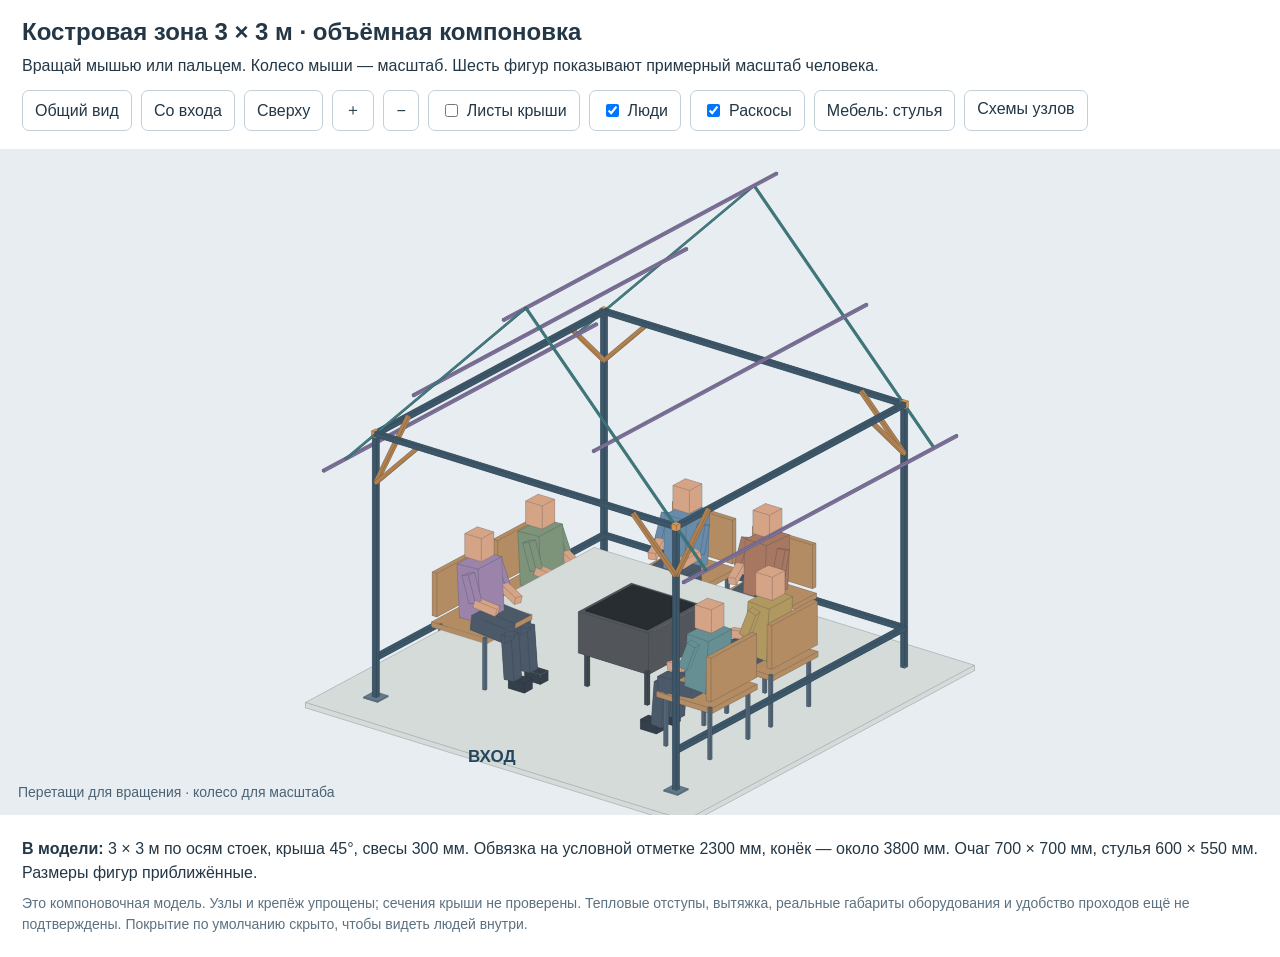
==== index.html @ dfd7f9af "Add fire pit frame model and assembly diagrams" ====
﻿<!doctype html><html lang="ru"><meta charset="utf-8"><meta name="viewport" content="width=device-width,initial-scale=1"><title>Костровая зона — объёмная модель</title>
<style>*{box-sizing:border-box}body{margin:0;background:#e8edf1;color:#233746;font:16px Arial,sans-serif}header{padding:18px 22px;background:white}h1{font-size:24px;margin:0 0 8px}p{margin:8px 0;line-height:1.5}.controls{display:flex;flex-wrap:wrap;gap:9px;margin-top:12px}button,label,a{font:inherit;border:1px solid #c2cfd7;border-radius:7px;background:#fff;color:#233746;padding:9px 12px;cursor:pointer;text-decoration:none}label{display:flex;align-items:center;gap:6px}canvas{display:block;width:100%;height:74vh;min-height:430px;touch-action:none;cursor:grab}canvas:active{cursor:grabbing}.note{padding:14px 22px;background:white}.legend{font-size:14px;color:#5c7180}button:hover{background:#edf4f8}</style>
<header><h1>Костровая зона 3 × 3 м · объёмная компоновка</h1><p>Вращай мышью или пальцем. Колесо мыши — масштаб. Шесть фигур показывают примерный масштаб человека.</p><div class="controls"><button onclick="preset('perspective')">Общий вид</button><button onclick="preset('entry')">Со входа</button><button onclick="preset('top')">Сверху</button><button onclick="changeZoom(1.15)">＋</button><button onclick="changeZoom(.87)">−</button><label><input type="checkbox" id="roof" onchange="draw()">Листы крыши</label><label><input type="checkbox" id="people" checked onchange="draw()">Люди</label><label><input type="checkbox" id="braces" checked onchange="draw()">Раскосы</label><button id="furniture" onclick="benchMode=!benchMode;this.textContent=benchMode?'Мебель: скамьи':'Мебель: стулья';draw()">Мебель: стулья</button><a href="frame-overview.html">Схемы узлов</a></div></header>
<canvas id="scene" aria-label="Вращаемая объёмная модель каркаса, шести мест и условного очага"></canvas><div class="note"><p><strong>В модели:</strong> 3 × 3 м по осям стоек, крыша 45°, свесы 300 мм. Обвязка на условной отметке 2300 мм, конёк — около 3800 мм. Очаг 700 × 700 мм, стулья 600 × 550 мм. Размеры фигур приближённые.</p><p class="legend">Это компоновочная модель. Узлы и крепёж упрощены; сечения крыши не проверены. Тепловые отступы, вытяжка, реальные габариты оборудования и удобство проходов ещё не подтверждены. Покрытие по умолчанию скрыто, чтобы видеть людей внутри.</p></div>
<script>
const c=document.getElementById('scene'),ctx=c.getContext('2d');let yaw=.65,elev=.42,zoom=1,benchMode=false,faces=[],annotations=[],W,H,drag=null;
const add=(a,b)=>a.map((x,i)=>x+b[i]),sub=(a,b)=>a.map((x,i)=>x-b[i]),mul=(a,s)=>a.map(x=>x*s),dot=(a,b)=>a.reduce((t,x,i)=>t+x*b[i],0),cross=(a,b)=>[a[1]*b[2]-a[2]*b[1],a[2]*b[0]-a[0]*b[2],a[0]*b[1]-a[1]*b[0]],unit=a=>mul(a,1/Math.hypot(...a));
function face(v,color){faces.push({v,color})}function solid(v,color){for(const f of [[0,1,2,3],[4,7,6,5],[0,4,5,1],[1,5,6,2],[2,6,7,3],[3,7,4,0]])face(f.map(i=>v[i]),color)}
function beam(a,b,w,d,color){let u=unit(sub(b,a)),ref=Math.abs(u[2])>.95?[1,0,0]:[0,0,1],v=mul(unit(cross(u,ref)),w/2),t=mul(unit(cross(u,v)),d/2),verts=[];for(const p of [a,b])for(const [i,j] of [[-1,-1],[1,-1],[1,1],[-1,1]])verts.push(add(p,add(mul(v,i),mul(t,j))));solid(verts,color)}
function box(x,y,z,w,d,h,color){solid([[x,y,z],[x+w,y,z],[x+w,y+d,z],[x,y+d,z],[x,y,z+h],[x+w,y,z+h],[x+w,y+d,z+h],[x,y+d,z+h]],color)}
function project(p){let x=p[0]-1500,y=p[1]-1500,z=p[2]-1750,h=x*Math.sin(yaw)+y*Math.cos(yaw),scale=Math.min(W/5700,H/5300)*zoom;return [W/2+(x*Math.cos(yaw)-y*Math.sin(yaw))*scale,H/2+(h*Math.sin(elev)-z*Math.cos(elev))*scale,h*Math.cos(elev)+z*Math.sin(elev)]}
function local(center,forward,side,depth,z){let right=[forward[1],-forward[0]];return [center[0]+right[0]*side+forward[0]*depth,center[1]+right[1]*side+forward[1]*depth,z]}
function person(center,f,index){const p=(s,d,z)=>local(center,f,s,d,z),skin='#d5a386',shirt=['#698baa','#a77761','#7d947b','#9b83aa','#b19760','#668f93'][index];beam(p(0,0,510),p(0,-25,970),310,210,shirt);beam(p(0,-25,1010),p(0,-25,1210),165,165,skin);for(const s of [-105,105]){beam(p(s,20,500),p(s,360,470),130,130,'#4c5969');beam(p(s,360,470),p(s,390,90),100,100,'#4c5969');beam(p(s,385,65),p(s,545,65),105,85,'#353f4a');beam(p(s*1.7,0,920),p(s*1.8,80,700),70,75,shirt);beam(p(s*1.8,80,700),p(s*1.3,260,650),65,65,skin)}}
function chair(center,f){const p=(s,d,z)=>local(center,f,s,d,z);beam(p(-300,0,450),p(300,0,450),550,45,'#b48c63');for(const s of [-250,250])for(const d of [-220,220])beam(p(s,d,0),p(s,d,450),25,25,'#566776');beam(p(-300,-245,720),p(300,-245,720),45,380,'#b48c63')}
function bench(center,f){const p=(s,d,z)=>local(center,f,s,d,z);beam(p(-700,0,450),p(700,0,450),550,45,'#b48c63');beam(p(-700,-245,720),p(700,-245,720),45,380,'#b48c63');for(const s of [-580,580])for(const d of [-210,210])beam(p(s,d,0),p(s,d,450),30,30,'#566776')}
function build(){faces=[];box(-400,-400,-55,3800,3800,45,'#d5dbd8');const steel='#3d5668',h=2300;for(const x of [0,3000])for(const y of [0,3000]){box(x-70,y-70,0,140,140,10,'#657a89');beam([x,y,10],[x,y,h],40,40,steel);box(x-25,y-25,h-25,50,50,50,'#d89551');if(document.getElementById('braces').checked){beam([x,y,h-430],[x+(x? -430:430),y,h],30,30,'#b1804f');beam([x,y,h-430],[x,y+(y? -430:430),h],30,30,'#b1804f')}}
for(const z of [h,350]){for(const x of [0,3000])beam([x,0,z],[x,3000,z],40,40,steel);beam([0,0,z],[3000,0,z],40,40,steel);if(z===h)beam([0,3000,z],[3000,3000,z],40,40,steel)}
for(const y of [0,3000]){beam([-300,y,h-300],[1500,y,h+1500],15,15,'#427f81');beam([1500,y,h+1500],[3300,y,h-300],15,15,'#427f81')}
for(const x of [-300,600,1500,2400,3300]){let z=h+1500-Math.abs(x-1500);beam([x,-300,z],[x,3300,z],20,20,'#82739c')}
if(document.getElementById('roof').checked){face([[-300,-300,2015],[1500,-300,3815],[1500,3300,3815],[-300,3300,2015]],'#bac6ce');face([[1500,-300,3815],[3300,-300,2015],[3300,3300,2015],[1500,3300,3815]],'#a9b8c3')}
box(1150,1150,290,700,700,360,'#52565a');for(const x of [1200,1800])for(const y of [1200,1800])beam([x,y,0],[x,y,290],30,30,'#40494f');box(1190,1190,652,620,620,10,'#282d31');
const seats=[[[1100,375],[0,1]],[[1900,375],[0,1]],[[375,1300],[1,0]],[[375,2100],[1,0]],[[2625,1300],[-1,0]],[[2625,2100],[-1,0]]];if(benchMode){bench([1500,375],[0,1]);bench([375,1700],[1,0]);bench([2625,1700],[-1,0])}else for(const [pos,f] of seats)chair(pos,f);if(document.getElementById('people').checked)seats.forEach(([pos,f],i)=>person(pos,f,i));}
function draw(){W=c.clientWidth;H=c.clientHeight;const ratio=window.devicePixelRatio||1;if(c.width!==Math.round(W*ratio)||c.height!==Math.round(H*ratio)){c.width=Math.round(W*ratio);c.height=Math.round(H*ratio)}ctx.setTransform(ratio,0,0,ratio,0,0);ctx.clearRect(0,0,W,H);build();let sorted=faces.map(f=>({...f,p:f.v.map(project)}));sorted.sort((a,b)=>a.p.reduce((s,p)=>s+p[2],0)/a.p.length-b.p.reduce((s,p)=>s+p[2],0)/b.p.length);for(const f of sorted){ctx.beginPath();f.p.forEach((p,i)=>i?ctx.lineTo(p[0],p[1]):ctx.moveTo(p[0],p[1]));ctx.closePath();ctx.fillStyle=f.color;ctx.fill();ctx.strokeStyle='rgba(29,49,63,.24)';ctx.lineWidth=.6;ctx.stroke()}const p=project([1500,3450,0]);ctx.fillStyle='#24475f';ctx.font='bold 17px Arial';ctx.textAlign='center';ctx.fillText('ВХОД',p[0],p[1]);ctx.textAlign='left';ctx.font='14px Arial';ctx.fillStyle='#4b6374';ctx.fillText('Перетащи для вращения · колесо для масштаба',18,H-18)}
function preset(view){if(view==='entry'){yaw=0;elev=.12}else if(view==='top'){yaw=0;elev=1.56}else{yaw=.65;elev=.42}zoom=1;draw()}function changeZoom(f){zoom=Math.max(.45,Math.min(2.7,zoom*f));draw()}
c.addEventListener('pointerdown',e=>{drag=[e.clientX,e.clientY];c.setPointerCapture(e.pointerId)});c.addEventListener('pointermove',e=>{if(!drag)return;yaw-=(e.clientX-drag[0])*.008;elev=Math.max(-.1,Math.min(1.56,elev+(e.clientY-drag[1])*.006));drag=[e.clientX,e.clientY];draw()});c.addEventListener('pointerup',()=>drag=null);c.addEventListener('pointercancel',()=>drag=null);c.addEventListener('wheel',e=>{e.preventDefault();changeZoom(Math.exp(-e.deltaY*.001))},{passive:false});window.addEventListener('resize',draw);draw();
</script></html>
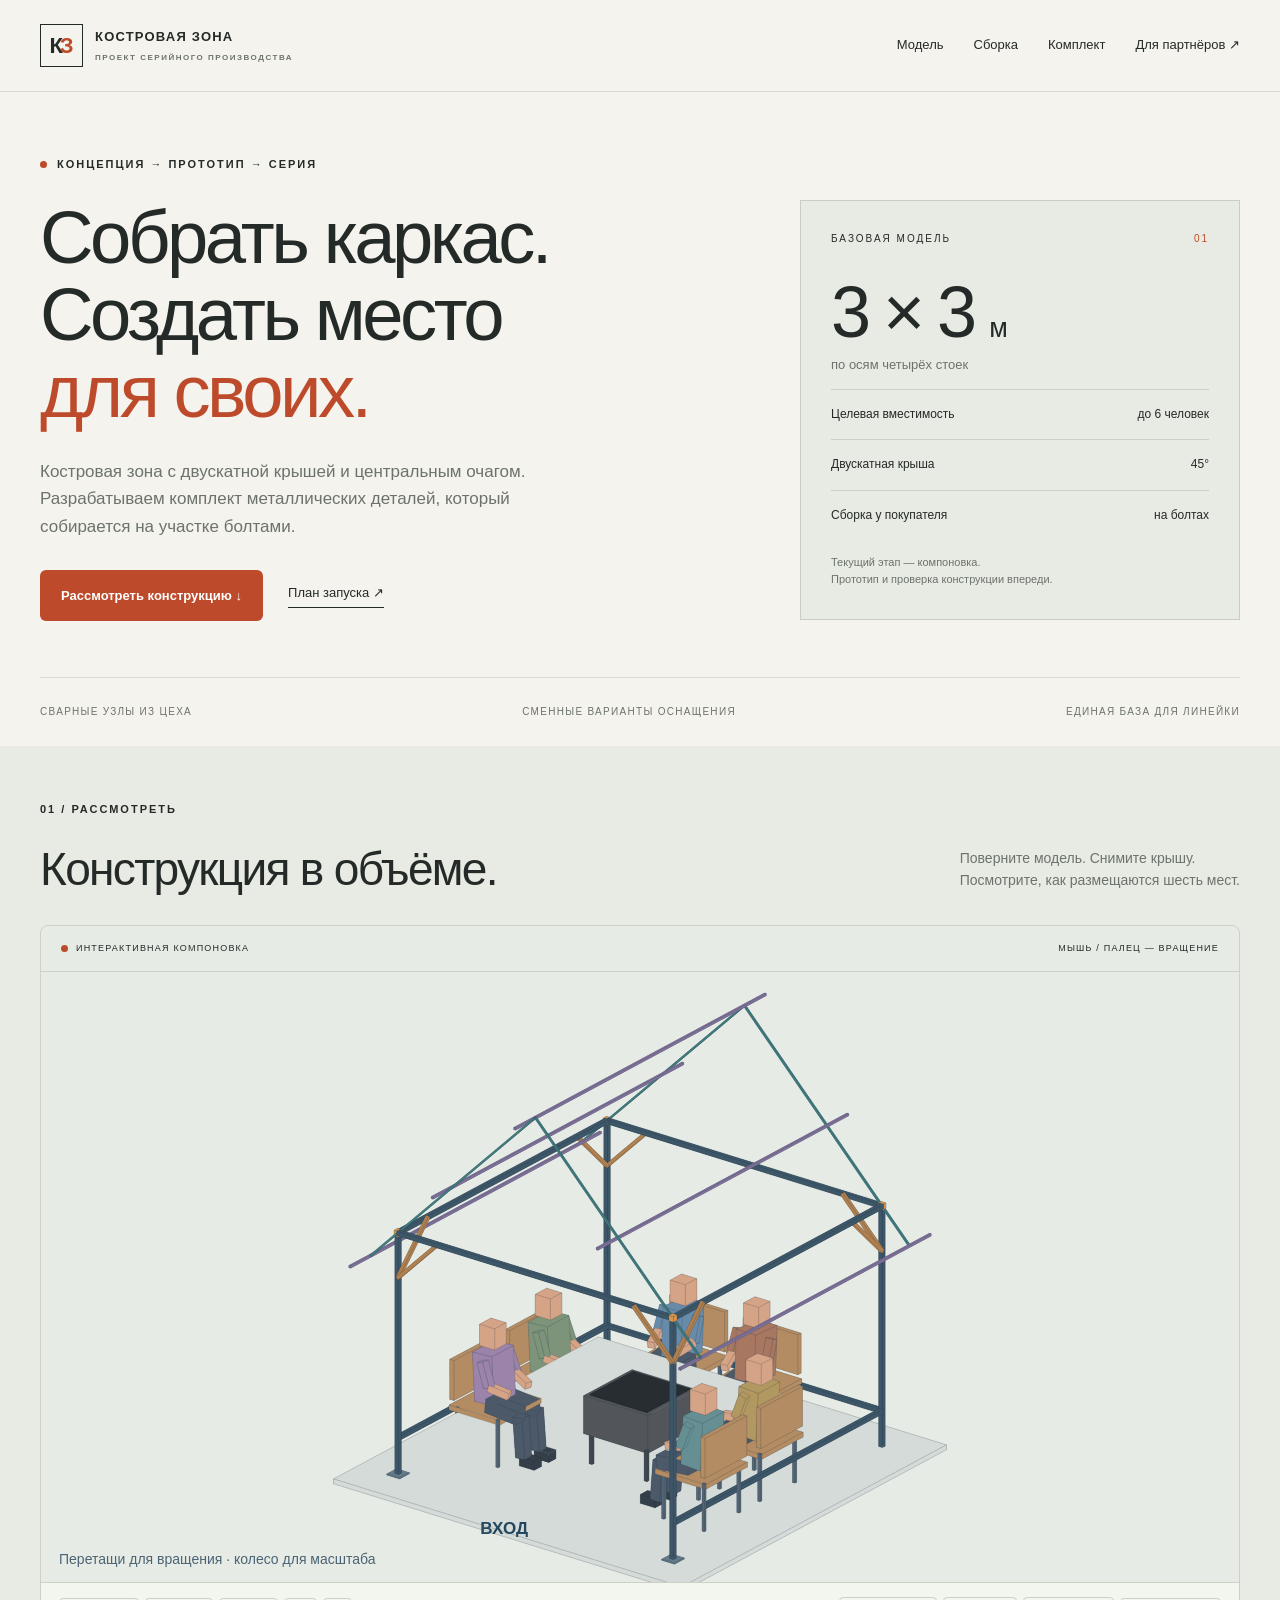
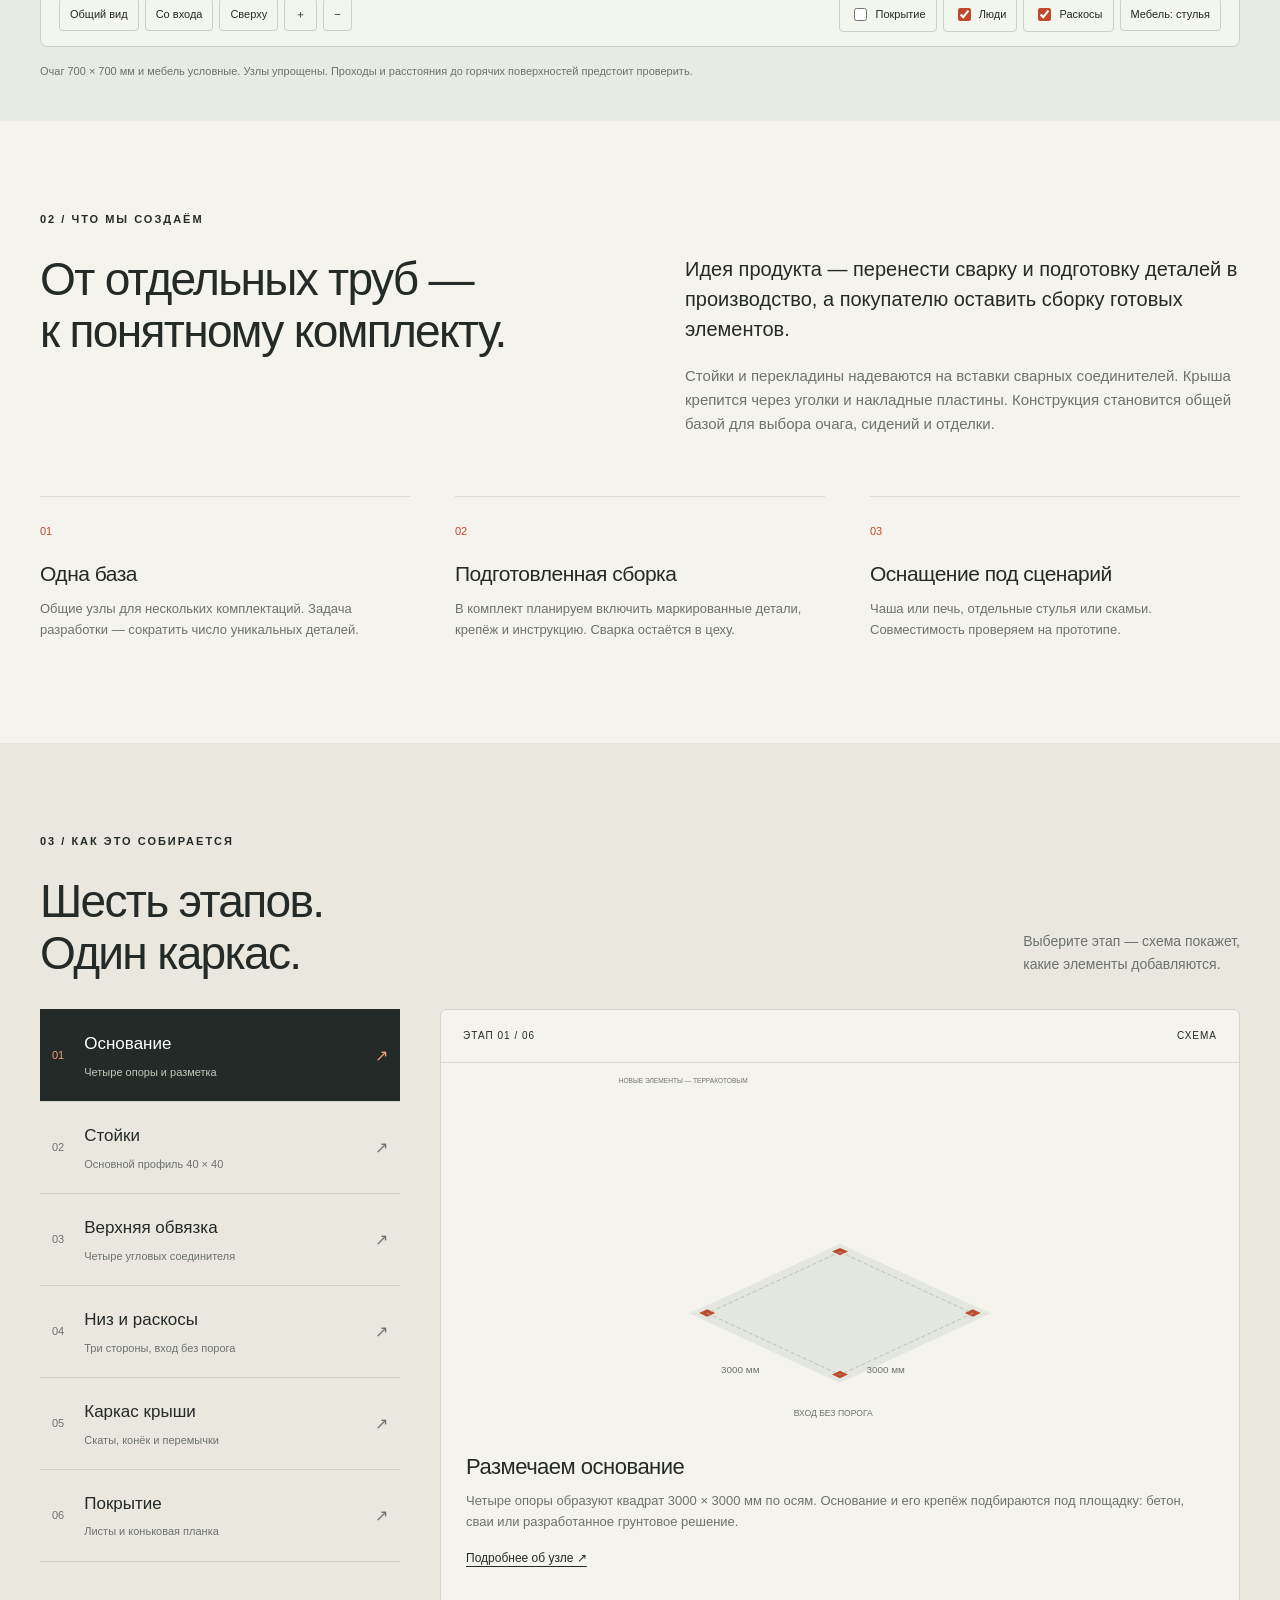
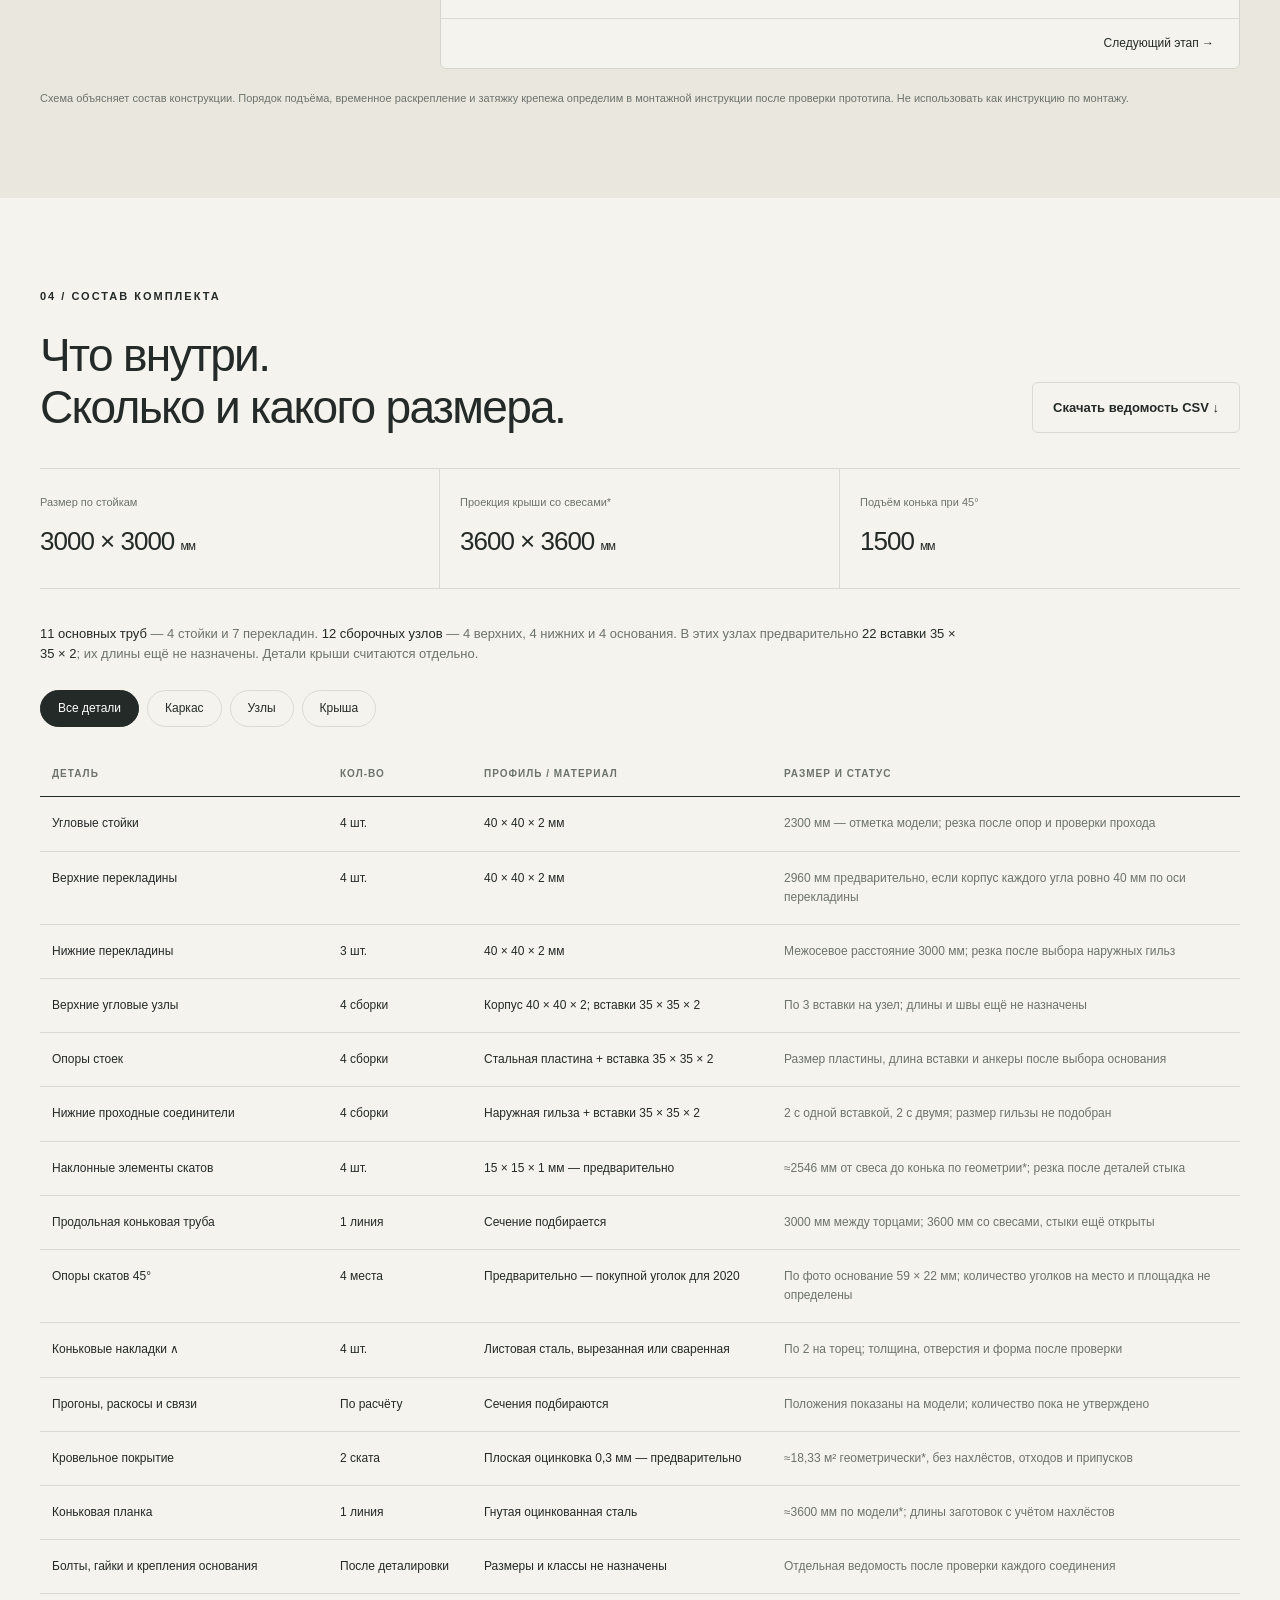
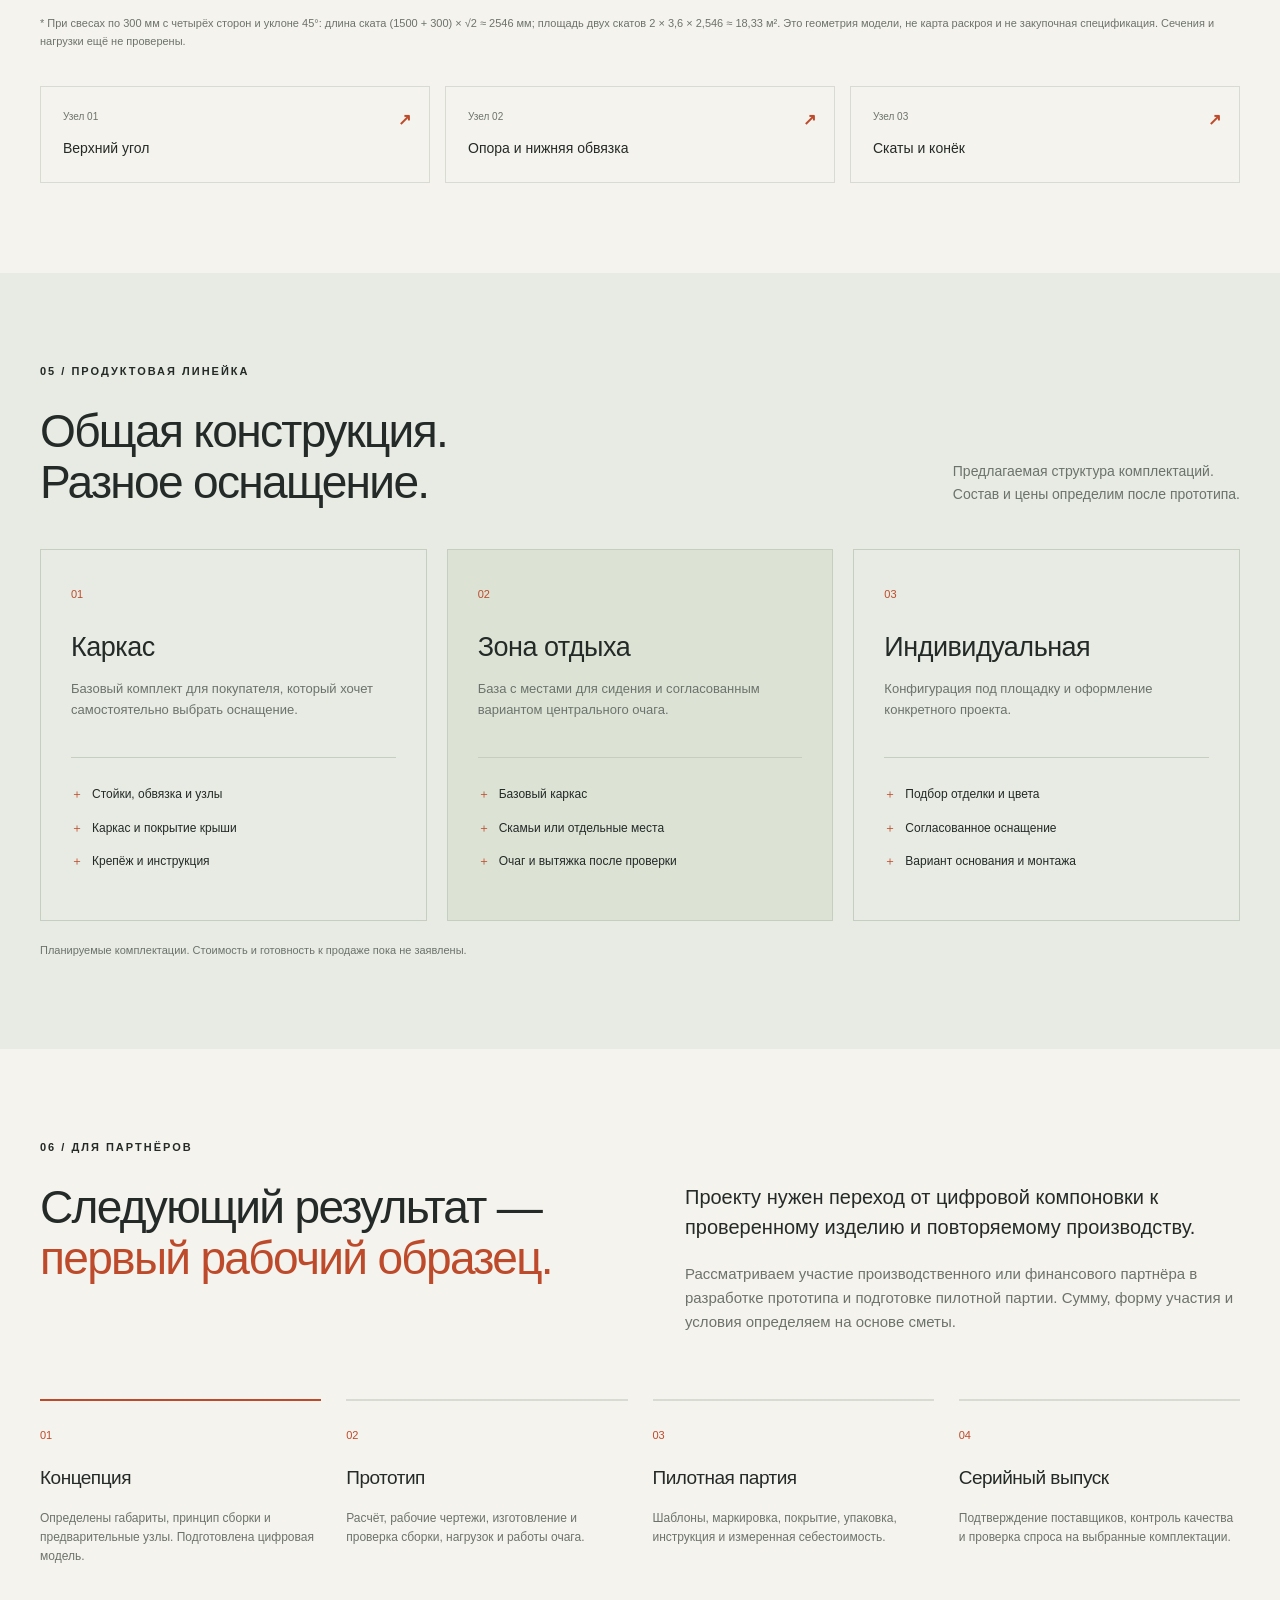
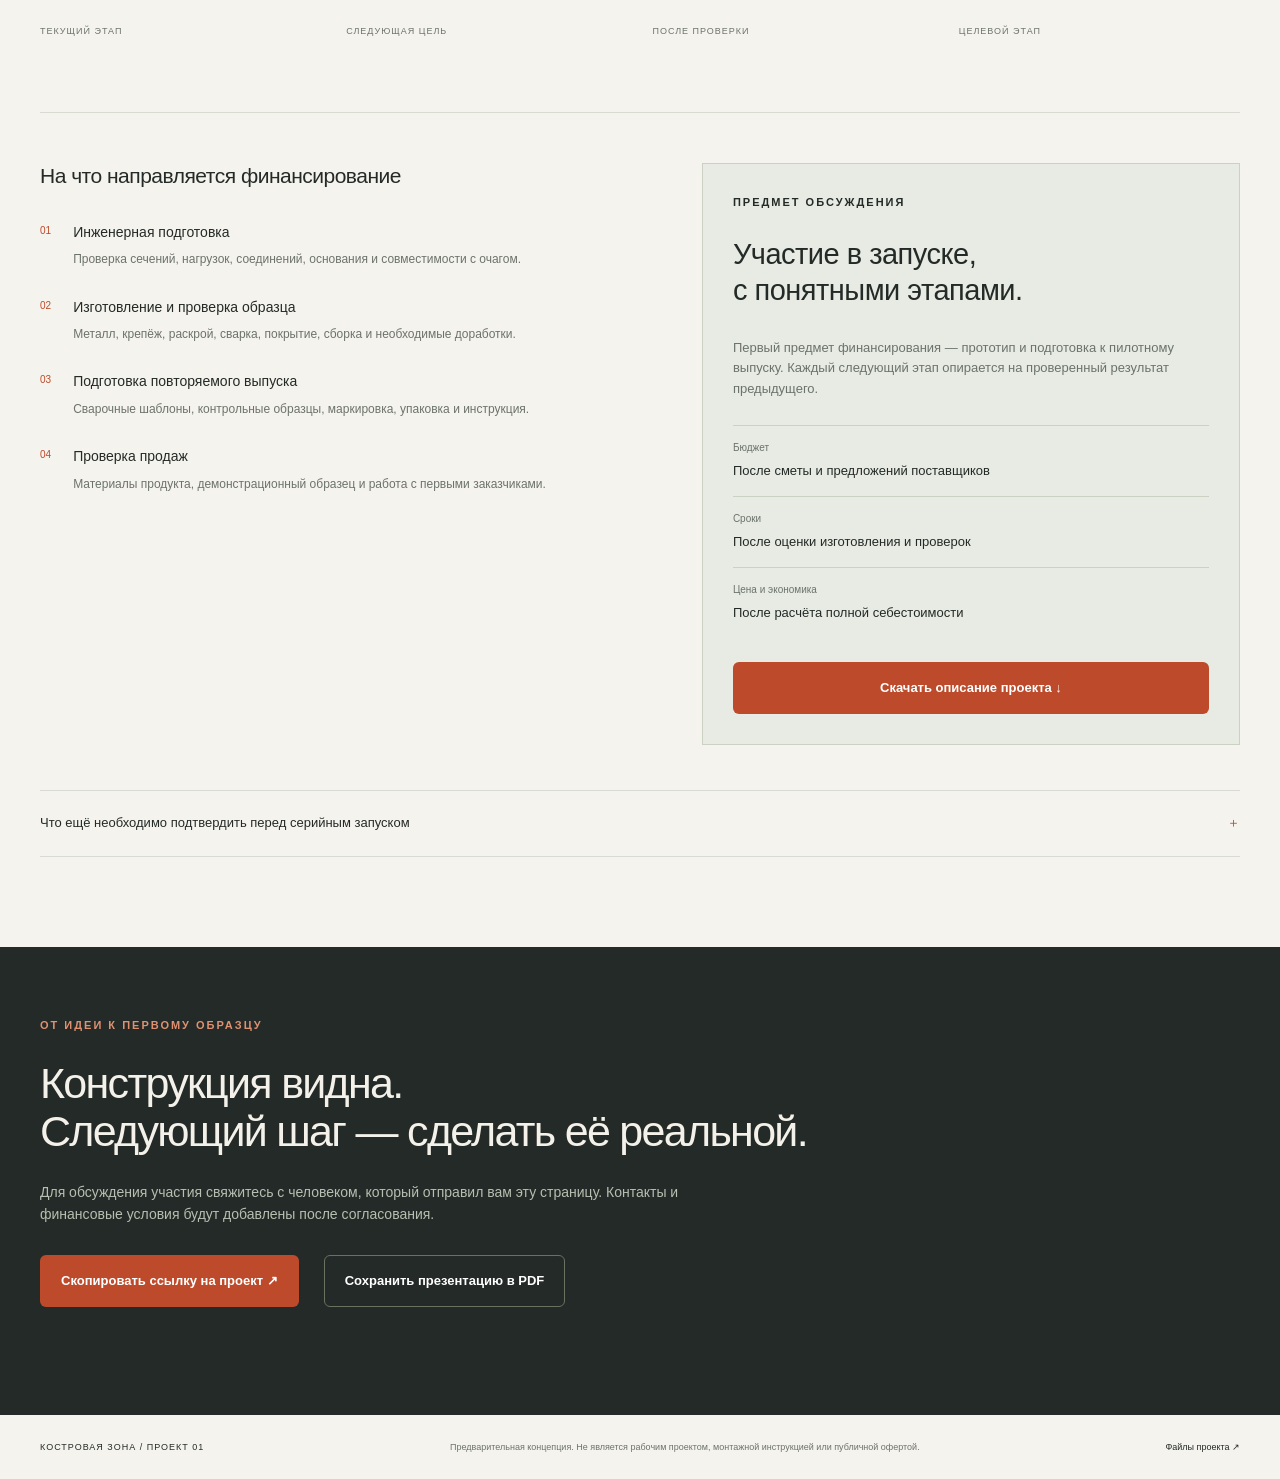
==== commit 87069b05: "Present product, interactive assembly stages and preliminary parts list" ====
--- a/index.html
+++ b/index.html
@@ -1,26 +1,44 @@
-﻿<!doctype html><html lang="ru"><meta charset="utf-8"><meta name="viewport" content="width=device-width,initial-scale=1"><title>Костровая зона — объёмная модель</title>
-<style>*{box-sizing:border-box}body{margin:0;background:#e8edf1;color:#233746;font:16px Arial,sans-serif}header{padding:18px 22px;background:white}h1{font-size:24px;margin:0 0 8px}p{margin:8px 0;line-height:1.5}.controls{display:flex;flex-wrap:wrap;gap:9px;margin-top:12px}button,label,a{font:inherit;border:1px solid #c2cfd7;border-radius:7px;background:#fff;color:#233746;padding:9px 12px;cursor:pointer;text-decoration:none}label{display:flex;align-items:center;gap:6px}canvas{display:block;width:100%;height:74vh;min-height:430px;touch-action:none;cursor:grab}canvas:active{cursor:grabbing}.note{padding:14px 22px;background:white}.legend{font-size:14px;color:#5c7180}button:hover{background:#edf4f8}</style>
-<header><h1>Костровая зона 3 × 3 м · объёмная компоновка</h1><p>Вращай мышью или пальцем. Колесо мыши — масштаб. Шесть фигур показывают примерный масштаб человека.</p><div class="controls"><button onclick="preset('perspective')">Общий вид</button><button onclick="preset('entry')">Со входа</button><button onclick="preset('top')">Сверху</button><button onclick="changeZoom(1.15)">＋</button><button onclick="changeZoom(.87)">−</button><label><input type="checkbox" id="roof" onchange="draw()">Листы крыши</label><label><input type="checkbox" id="people" checked onchange="draw()">Люди</label><label><input type="checkbox" id="braces" checked onchange="draw()">Раскосы</label><button id="furniture" onclick="benchMode=!benchMode;this.textContent=benchMode?'Мебель: скамьи':'Мебель: стулья';draw()">Мебель: стулья</button><a href="frame-overview.html">Схемы узлов</a></div></header>
-<canvas id="scene" aria-label="Вращаемая объёмная модель каркаса, шести мест и условного очага"></canvas><div class="note"><p><strong>В модели:</strong> 3 × 3 м по осям стоек, крыша 45°, свесы 300 мм. Обвязка на условной отметке 2300 мм, конёк — около 3800 мм. Очаг 700 × 700 мм, стулья 600 × 550 мм. Размеры фигур приближённые.</p><p class="legend">Это компоновочная модель. Узлы и крепёж упрощены; сечения крыши не проверены. Тепловые отступы, вытяжка, реальные габариты оборудования и удобство проходов ещё не подтверждены. Покрытие по умолчанию скрыто, чтобы видеть людей внутри.</p></div>
-<script>
-const c=document.getElementById('scene'),ctx=c.getContext('2d');let yaw=.65,elev=.42,zoom=1,benchMode=false,faces=[],annotations=[],W,H,drag=null;
-const add=(a,b)=>a.map((x,i)=>x+b[i]),sub=(a,b)=>a.map((x,i)=>x-b[i]),mul=(a,s)=>a.map(x=>x*s),dot=(a,b)=>a.reduce((t,x,i)=>t+x*b[i],0),cross=(a,b)=>[a[1]*b[2]-a[2]*b[1],a[2]*b[0]-a[0]*b[2],a[0]*b[1]-a[1]*b[0]],unit=a=>mul(a,1/Math.hypot(...a));
-function face(v,color){faces.push({v,color})}function solid(v,color){for(const f of [[0,1,2,3],[4,7,6,5],[0,4,5,1],[1,5,6,2],[2,6,7,3],[3,7,4,0]])face(f.map(i=>v[i]),color)}
-function beam(a,b,w,d,color){let u=unit(sub(b,a)),ref=Math.abs(u[2])>.95?[1,0,0]:[0,0,1],v=mul(unit(cross(u,ref)),w/2),t=mul(unit(cross(u,v)),d/2),verts=[];for(const p of [a,b])for(const [i,j] of [[-1,-1],[1,-1],[1,1],[-1,1]])verts.push(add(p,add(mul(v,i),mul(t,j))));solid(verts,color)}
-function box(x,y,z,w,d,h,color){solid([[x,y,z],[x+w,y,z],[x+w,y+d,z],[x,y+d,z],[x,y,z+h],[x+w,y,z+h],[x+w,y+d,z+h],[x,y+d,z+h]],color)}
-function project(p){let x=p[0]-1500,y=p[1]-1500,z=p[2]-1750,h=x*Math.sin(yaw)+y*Math.cos(yaw),scale=Math.min(W/5700,H/5300)*zoom;return [W/2+(x*Math.cos(yaw)-y*Math.sin(yaw))*scale,H/2+(h*Math.sin(elev)-z*Math.cos(elev))*scale,h*Math.cos(elev)+z*Math.sin(elev)]}
-function local(center,forward,side,depth,z){let right=[forward[1],-forward[0]];return [center[0]+right[0]*side+forward[0]*depth,center[1]+right[1]*side+forward[1]*depth,z]}
-function person(center,f,index){const p=(s,d,z)=>local(center,f,s,d,z),skin='#d5a386',shirt=['#698baa','#a77761','#7d947b','#9b83aa','#b19760','#668f93'][index];beam(p(0,0,510),p(0,-25,970),310,210,shirt);beam(p(0,-25,1010),p(0,-25,1210),165,165,skin);for(const s of [-105,105]){beam(p(s,20,500),p(s,360,470),130,130,'#4c5969');beam(p(s,360,470),p(s,390,90),100,100,'#4c5969');beam(p(s,385,65),p(s,545,65),105,85,'#353f4a');beam(p(s*1.7,0,920),p(s*1.8,80,700),70,75,shirt);beam(p(s*1.8,80,700),p(s*1.3,260,650),65,65,skin)}}
-function chair(center,f){const p=(s,d,z)=>local(center,f,s,d,z);beam(p(-300,0,450),p(300,0,450),550,45,'#b48c63');for(const s of [-250,250])for(const d of [-220,220])beam(p(s,d,0),p(s,d,450),25,25,'#566776');beam(p(-300,-245,720),p(300,-245,720),45,380,'#b48c63')}
-function bench(center,f){const p=(s,d,z)=>local(center,f,s,d,z);beam(p(-700,0,450),p(700,0,450),550,45,'#b48c63');beam(p(-700,-245,720),p(700,-245,720),45,380,'#b48c63');for(const s of [-580,580])for(const d of [-210,210])beam(p(s,d,0),p(s,d,450),30,30,'#566776')}
-function build(){faces=[];box(-400,-400,-55,3800,3800,45,'#d5dbd8');const steel='#3d5668',h=2300;for(const x of [0,3000])for(const y of [0,3000]){box(x-70,y-70,0,140,140,10,'#657a89');beam([x,y,10],[x,y,h],40,40,steel);box(x-25,y-25,h-25,50,50,50,'#d89551');if(document.getElementById('braces').checked){beam([x,y,h-430],[x+(x? -430:430),y,h],30,30,'#b1804f');beam([x,y,h-430],[x,y+(y? -430:430),h],30,30,'#b1804f')}}
-for(const z of [h,350]){for(const x of [0,3000])beam([x,0,z],[x,3000,z],40,40,steel);beam([0,0,z],[3000,0,z],40,40,steel);if(z===h)beam([0,3000,z],[3000,3000,z],40,40,steel)}
-for(const y of [0,3000]){beam([-300,y,h-300],[1500,y,h+1500],15,15,'#427f81');beam([1500,y,h+1500],[3300,y,h-300],15,15,'#427f81')}
-for(const x of [-300,600,1500,2400,3300]){let z=h+1500-Math.abs(x-1500);beam([x,-300,z],[x,3300,z],20,20,'#82739c')}
-if(document.getElementById('roof').checked){face([[-300,-300,2015],[1500,-300,3815],[1500,3300,3815],[-300,3300,2015]],'#bac6ce');face([[1500,-300,3815],[3300,-300,2015],[3300,3300,2015],[1500,3300,3815]],'#a9b8c3')}
-box(1150,1150,290,700,700,360,'#52565a');for(const x of [1200,1800])for(const y of [1200,1800])beam([x,y,0],[x,y,290],30,30,'#40494f');box(1190,1190,652,620,620,10,'#282d31');
-const seats=[[[1100,375],[0,1]],[[1900,375],[0,1]],[[375,1300],[1,0]],[[375,2100],[1,0]],[[2625,1300],[-1,0]],[[2625,2100],[-1,0]]];if(benchMode){bench([1500,375],[0,1]);bench([375,1700],[1,0]);bench([2625,1700],[-1,0])}else for(const [pos,f] of seats)chair(pos,f);if(document.getElementById('people').checked)seats.forEach(([pos,f],i)=>person(pos,f,i));}
-function draw(){W=c.clientWidth;H=c.clientHeight;const ratio=window.devicePixelRatio||1;if(c.width!==Math.round(W*ratio)||c.height!==Math.round(H*ratio)){c.width=Math.round(W*ratio);c.height=Math.round(H*ratio)}ctx.setTransform(ratio,0,0,ratio,0,0);ctx.clearRect(0,0,W,H);build();let sorted=faces.map(f=>({...f,p:f.v.map(project)}));sorted.sort((a,b)=>a.p.reduce((s,p)=>s+p[2],0)/a.p.length-b.p.reduce((s,p)=>s+p[2],0)/b.p.length);for(const f of sorted){ctx.beginPath();f.p.forEach((p,i)=>i?ctx.lineTo(p[0],p[1]):ctx.moveTo(p[0],p[1]));ctx.closePath();ctx.fillStyle=f.color;ctx.fill();ctx.strokeStyle='rgba(29,49,63,.24)';ctx.lineWidth=.6;ctx.stroke()}const p=project([1500,3450,0]);ctx.fillStyle='#24475f';ctx.font='bold 17px Arial';ctx.textAlign='center';ctx.fillText('ВХОД',p[0],p[1]);ctx.textAlign='left';ctx.font='14px Arial';ctx.fillStyle='#4b6374';ctx.fillText('Перетащи для вращения · колесо для масштаба',18,H-18)}
-function preset(view){if(view==='entry'){yaw=0;elev=.12}else if(view==='top'){yaw=0;elev=1.56}else{yaw=.65;elev=.42}zoom=1;draw()}function changeZoom(f){zoom=Math.max(.45,Math.min(2.7,zoom*f));draw()}
-c.addEventListener('pointerdown',e=>{drag=[e.clientX,e.clientY];c.setPointerCapture(e.pointerId)});c.addEventListener('pointermove',e=>{if(!drag)return;yaw-=(e.clientX-drag[0])*.008;elev=Math.max(-.1,Math.min(1.56,elev+(e.clientY-drag[1])*.006));drag=[e.clientX,e.clientY];draw()});c.addEventListener('pointerup',()=>drag=null);c.addEventListener('pointercancel',()=>drag=null);c.addEventListener('wheel',e=>{e.preventDefault();changeZoom(Math.exp(-e.deltaY*.001))},{passive:false});window.addEventListener('resize',draw);draw();
-</script></html>
+<!doctype html>
+<html lang="ru"><head><meta charset="utf-8"><meta name="viewport" content="width=device-width,initial-scale=1"><meta name="theme-color" content="#242a27"><meta name="description" content="Проект сборно-разборной костровой зоны 3 × 3 м: модель, этапы сборки, состав комплекта и запуск производства."><title>Костровая зона — проект серийного производства</title><link rel="stylesheet" href="presentation.css"><script src="model.js" defer></script><script src="presentation.js" defer></script></head>
+<body>
+<header class="site-header"><a class="brand" href="#"><span class="brand-mark" aria-hidden="true">К<span>З</span></span><span>КОСТРОВАЯ ЗОНА<small>ПРОЕКТ СЕРИЙНОГО ПРОИЗВОДСТВА</small></span></a><nav aria-label="Основная навигация"><a href="#model">Модель</a><a href="#assembly">Сборка</a><a href="#kit">Комплект</a><a href="#partners">Для партнёров ↗</a></nav></header>
+<main><section class="hero wrap"><div class="eyebrow"><span class="status-dot"></span>КОНЦЕПЦИЯ → ПРОТОТИП → СЕРИЯ</div><div class="hero-grid"><div><h1>Собрать каркас.<br>Создать место<br><em>для своих.</em></h1><p class="hero-copy">Костровая зона с двускатной крышей и центральным очагом. Разрабатываем комплект металлических деталей, который собирается на участке болтами.</p><div class="actions"><a class="button primary" href="#model">Рассмотреть конструкцию ↓</a><a class="text-link" href="#partners">План запуска ↗</a></div></div><aside class="hero-spec"><div class="spec-top">БАЗОВАЯ МОДЕЛЬ <span>01</span></div><div class="big-dimension">3 × 3 <small>м</small></div><p>по осям четырёх стоек</p><div class="spec-row"><span>Целевая вместимость</span><strong>до 6 человек</strong></div><div class="spec-row"><span>Двускатная крыша</span><strong>45°</strong></div><div class="spec-row"><span>Сборка у покупателя</span><strong>на болтах</strong></div><div class="spec-foot">Текущий этап — компоновка.<br>Прототип и проверка конструкции впереди.</div></aside></div><div class="hero-strip"><span>СВАРНЫЕ УЗЛЫ ИЗ ЦЕХА</span><span>СМЕННЫЕ ВАРИАНТЫ ОСНАЩЕНИЯ</span><span>ЕДИНАЯ БАЗА ДЛЯ ЛИНЕЙКИ</span></div></section>
+
+<section class="model-section" id="model"><div class="wrap section-heading"><div><p class="eyebrow">01 / РАССМОТРЕТЬ</p><h2>Конструкция в объёме.</h2></div><p>Поверните модель. Снимите крышу.<br>Посмотрите, как размещаются шесть мест.</p></div><div class="viewer wrap"><div class="viewer-top"><span><i class="live-dot"></i> ИНТЕРАКТИВНАЯ КОМПОНОВКА</span><span>МЫШЬ / ПАЛЕЦ — ВРАЩЕНИЕ</span></div><canvas id="scene" aria-label="Вращаемая модель каркаса с условным очагом и шестью сидящими фигурами">Ваш браузер не поддерживает Canvas. Схемы доступны ниже.</canvas><div class="viewer-controls"><div class="control-group"><button type="button" onclick="preset('perspective')">Общий вид</button><button type="button" onclick="preset('entry')">Со входа</button><button type="button" onclick="preset('top')">Сверху</button><button type="button" onclick="changeZoom(1.15)" aria-label="Приблизить">＋</button><button type="button" onclick="changeZoom(.87)" aria-label="Отдалить">−</button></div><div class="control-group"><label><input type="checkbox" id="roof" onchange="draw()">Покрытие</label><label><input type="checkbox" id="people" checked onchange="draw()">Люди</label><label><input type="checkbox" id="braces" checked onchange="draw()">Раскосы</label><button type="button" id="furniture" onclick="benchMode=!benchMode;this.textContent=benchMode?'Мебель: скамьи':'Мебель: стулья';draw()">Мебель: стулья</button></div></div></div><p class="wrap model-caption">Очаг 700 × 700 мм и мебель условные. Узлы упрощены. Проходы и расстояния до горячих поверхностей предстоит проверить.</p></section>
+
+<section class="wrap product-story section-space"><p class="eyebrow">02 / ЧТО МЫ СОЗДАЁМ</p><div class="story-grid"><h2>От отдельных труб —<br>к понятному комплекту.</h2><div><p class="lead">Идея продукта — перенести сварку и подготовку деталей в производство, а покупателю оставить сборку готовых элементов.</p><p>Стойки и перекладины надеваются на вставки сварных соединителей. Крыша крепится через уголки и накладные пластины. Конструкция становится общей базой для выбора очага, сидений и отделки.</p></div></div><div class="value-row"><article><span>01</span><h3>Одна база</h3><p>Общие узлы для нескольких комплектаций. Задача разработки — сократить число уникальных деталей.</p></article><article><span>02</span><h3>Подготовленная сборка</h3><p>В комплект планируем включить маркированные детали, крепёж и инструкцию. Сварка остаётся в цеху.</p></article><article><span>03</span><h3>Оснащение под сценарий</h3><p>Чаша или печь, отдельные стулья или скамьи. Совместимость проверяем на прототипе.</p></article></div></section>
+
+<section class="assembly-section" id="assembly"><div class="wrap section-space"><div class="section-heading"><div><p class="eyebrow">03 / КАК ЭТО СОБИРАЕТСЯ</p><h2>Шесть этапов.<br>Один каркас.</h2></div><p>Выберите этап — схема покажет,<br>какие элементы добавляются.</p></div><div class="assembly-layout"><div class="step-list" role="group" aria-label="Этапы сборки">
+<button type="button" class="step active" data-step="0" aria-pressed="true"><span>01</span><div><strong>Основание</strong><small>Четыре опоры и разметка</small></div><b>↗</b></button>
+<button type="button" class="step" data-step="1" aria-pressed="false"><span>02</span><div><strong>Стойки</strong><small>Основной профиль 40 × 40</small></div><b>↗</b></button>
+<button type="button" class="step" data-step="2" aria-pressed="false"><span>03</span><div><strong>Верхняя обвязка</strong><small>Четыре угловых соединителя</small></div><b>↗</b></button>
+<button type="button" class="step" data-step="3" aria-pressed="false"><span>04</span><div><strong>Низ и раскосы</strong><small>Три стороны, вход без порога</small></div><b>↗</b></button>
+<button type="button" class="step" data-step="4" aria-pressed="false"><span>05</span><div><strong>Каркас крыши</strong><small>Скаты, конёк и перемычки</small></div><b>↗</b></button>
+<button type="button" class="step" data-step="5" aria-pressed="false"><span>06</span><div><strong>Покрытие</strong><small>Листы и коньковая планка</small></div><b>↗</b></button>
+</div><div class="assembly-card"><div class="assembly-badge"><span id="assembly-number">ЭТАП 01 / 06</span><span>СХЕМА</span></div><svg id="assembly-diagram" viewBox="0 0 720 560" role="img" aria-labelledby="assembly-svg-title"><title id="assembly-svg-title">Этапы сборки каркаса</title></svg><div class="step-description" aria-live="polite"><h3 id="step-title">Размечаем основание</h3><p id="step-copy"></p><a id="step-link" href="base-assembly.html">Подробнее об узле ↗</a></div><button type="button" class="next-step" id="next-step">Следующий этап →</button></div></div><p class="small-note">Схема объясняет состав конструкции. Порядок подъёма, временное раскрепление и затяжку крепежа определим в монтажной инструкции после проверки прототипа. Не использовать как инструкцию по монтажу.</p></div></section>
+
+<section class="wrap section-space" id="kit"><div class="section-heading"><div><p class="eyebrow">04 / СОСТАВ КОМПЛЕКТА</p><h2>Что внутри.<br>Сколько и какого размера.</h2></div><a class="button outline" href="preliminary-bom.csv" download>Скачать ведомость CSV ↓</a></div><div class="dimension-band"><div><span>Размер по стойкам</span><strong>3000 × 3000 <small>мм</small></strong></div><div><span>Проекция крыши со свесами*</span><strong>3600 × 3600 <small>мм</small></strong></div><div><span>Подъём конька при 45°</span><strong>1500 <small>мм</small></strong></div></div><p class="kit-summary"><strong>11 основных труб</strong> — 4 стойки и 7 перекладин. <strong>12 сборочных узлов</strong> — 4 верхних, 4 нижних и 4 основания. В этих узлах предварительно <strong>22 вставки 35 × 35 × 2</strong>; их длины ещё не назначены. Детали крыши считаются отдельно.</p><div class="table-tabs" role="group" aria-label="Фильтр деталей"><button type="button" class="active" data-filter="all" aria-pressed="true">Все детали</button><button type="button" data-filter="frame" aria-pressed="false">Каркас</button><button type="button" data-filter="nodes" aria-pressed="false">Узлы</button><button type="button" data-filter="roof" aria-pressed="false">Крыша</button></div><div class="table-scroll"><table><caption class="sr-only">Предварительная ведомость деталей одной конструкции 3 × 3 метра</caption><thead><tr><th>Деталь</th><th>Кол-во</th><th>Профиль / материал</th><th>Размер и статус</th></tr></thead><tbody>
+<tr data-category="frame"><td><strong>Угловые стойки</strong></td><td>4 шт.</td><td>40 × 40 × 2 мм</td><td>2300 мм — отметка модели; резка после опор и проверки прохода</td></tr>
+<tr data-category="frame"><td><strong>Верхние перекладины</strong></td><td>4 шт.</td><td>40 × 40 × 2 мм</td><td>2960 мм предварительно, если корпус каждого угла ровно 40 мм по оси перекладины</td></tr>
+<tr data-category="frame"><td><strong>Нижние перекладины</strong></td><td>3 шт.</td><td>40 × 40 × 2 мм</td><td>Межосевое расстояние 3000 мм; резка после выбора наружных гильз</td></tr>
+<tr data-category="nodes"><td><strong>Верхние угловые узлы</strong></td><td>4 сборки</td><td>Корпус 40 × 40 × 2; вставки 35 × 35 × 2</td><td>По 3 вставки на узел; длины и швы ещё не назначены</td></tr>
+<tr data-category="nodes"><td><strong>Опоры стоек</strong></td><td>4 сборки</td><td>Стальная пластина + вставка 35 × 35 × 2</td><td>Размер пластины, длина вставки и анкеры после выбора основания</td></tr>
+<tr data-category="nodes"><td><strong>Нижние проходные соединители</strong></td><td>4 сборки</td><td>Наружная гильза + вставки 35 × 35 × 2</td><td>2 с одной вставкой, 2 с двумя; размер гильзы не подобран</td></tr>
+<tr data-category="roof"><td><strong>Наклонные элементы скатов</strong></td><td>4 шт.</td><td>15 × 15 × 1 мм — предварительно</td><td>≈2546 мм от свеса до конька по геометрии*; резка после деталей стыка</td></tr>
+<tr data-category="roof"><td><strong>Продольная коньковая труба</strong></td><td>1 линия</td><td>Сечение подбирается</td><td>3000 мм между торцами; 3600 мм со свесами, стыки ещё открыты</td></tr>
+<tr data-category="roof"><td><strong>Опоры скатов 45°</strong></td><td>4 места</td><td>Предварительно — покупной уголок для 2020</td><td>По фото основание 59 × 22 мм; количество уголков на место и площадка не определены</td></tr>
+<tr data-category="roof"><td><strong>Коньковые накладки ∧</strong></td><td>4 шт.</td><td>Листовая сталь, вырезанная или сваренная</td><td>По 2 на торец; толщина, отверстия и форма после проверки</td></tr>
+<tr data-category="roof"><td><strong>Прогоны, раскосы и связи</strong></td><td>По расчёту</td><td>Сечения подбираются</td><td>Положения показаны на модели; количество пока не утверждено</td></tr>
+<tr data-category="roof"><td><strong>Кровельное покрытие</strong></td><td>2 ската</td><td>Плоская оцинковка 0,3 мм — предварительно</td><td>≈18,33 м² геометрически*, без нахлёстов, отходов и припусков</td></tr>
+<tr data-category="roof"><td><strong>Коньковая планка</strong></td><td>1 линия</td><td>Гнутая оцинкованная сталь</td><td>≈3600 мм по модели*; длины заготовок с учётом нахлёстов</td></tr>
+<tr data-category="nodes"><td><strong>Болты, гайки и крепления основания</strong></td><td>После деталировки</td><td>Размеры и классы не назначены</td><td>Отдельная ведомость после проверки каждого соединения</td></tr>
+</tbody></table></div><p class="small-note">* При свесах по 300 мм с четырёх сторон и уклоне 45°: длина ската (1500 + 300) × √2 ≈ 2546 мм; площадь двух скатов 2 × 3,6 × 2,546 ≈ 18,33 м². Это геометрия модели, не карта раскроя и не закупочная спецификация. Сечения и нагрузки ещё не проверены.</p><div class="node-links"><a href="corner-assembly.html"><span>Узел 01</span><strong>Верхний угол</strong><b>↗</b></a><a href="base-assembly.html"><span>Узел 02</span><strong>Опора и нижняя обвязка</strong><b>↗</b></a><a href="roof-assembly.html"><span>Узел 03</span><strong>Скаты и конёк</strong><b>↗</b></a></div></section>
+
+<section class="range-section"><div class="wrap section-space"><p class="eyebrow">05 / ПРОДУКТОВАЯ ЛИНЕЙКА</p><div class="section-heading"><h2>Общая конструкция.<br>Разное оснащение.</h2><p>Предлагаемая структура комплектаций.<br>Состав и цены определим после прототипа.</p></div><div class="range-grid"><article><span class="range-num">01</span><h3>Каркас</h3><p>Базовый комплект для покупателя, который хочет самостоятельно выбрать оснащение.</p><ul><li>Стойки, обвязка и узлы</li><li>Каркас и покрытие крыши</li><li>Крепёж и инструкция</li></ul></article><article class="featured"><span class="range-num">02</span><h3>Зона отдыха</h3><p>База с местами для сидения и согласованным вариантом центрального очага.</p><ul><li>Базовый каркас</li><li>Скамьи или отдельные места</li><li>Очаг и вытяжка после проверки</li></ul></article><article><span class="range-num">03</span><h3>Индивидуальная</h3><p>Конфигурация под площадку и оформление конкретного проекта.</p><ul><li>Подбор отделки и цвета</li><li>Согласованное оснащение</li><li>Вариант основания и монтажа</li></ul></article></div><p class="small-note">Планируемые комплектации. Стоимость и готовность к продаже пока не заявлены.</p></div></section>
+
+<section class="wrap section-space launch" id="partners"><p class="eyebrow">06 / ДЛЯ ПАРТНЁРОВ</p><div class="story-grid"><h2>Следующий результат —<br><em>первый рабочий образец.</em></h2><div><p class="lead">Проекту нужен переход от цифровой компоновки к проверенному изделию и повторяемому производству.</p><p>Рассматриваем участие производственного или финансового партнёра в разработке прототипа и подготовке пилотной партии. Сумму, форму участия и условия определяем на основе сметы.</p></div></div><div class="progress-track"><div class="done"><span>01</span><h3>Концепция</h3><p>Определены габариты, принцип сборки и предварительные узлы. Подготовлена цифровая модель.</p><small>ТЕКУЩИЙ ЭТАП</small></div><div><span>02</span><h3>Прототип</h3><p>Расчёт, рабочие чертежи, изготовление и проверка сборки, нагрузок и работы очага.</p><small>СЛЕДУЮЩАЯ ЦЕЛЬ</small></div><div><span>03</span><h3>Пилотная партия</h3><p>Шаблоны, маркировка, покрытие, упаковка, инструкция и измеренная себестоимость.</p><small>ПОСЛЕ ПРОВЕРКИ</small></div><div><span>04</span><h3>Серийный выпуск</h3><p>Подтверждение поставщиков, контроль качества и проверка спроса на выбранные комплектации.</p><small>ЦЕЛЕВОЙ ЭТАП</small></div></div>
+<div class="funding-grid"><div><h3>На что направляется финансирование</h3><ol class="funding-list"><li><span>01</span><div><strong>Инженерная подготовка</strong><p>Проверка сечений, нагрузок, соединений, основания и совместимости с очагом.</p></div></li><li><span>02</span><div><strong>Изготовление и проверка образца</strong><p>Металл, крепёж, раскрой, сварка, покрытие, сборка и необходимые доработки.</p></div></li><li><span>03</span><div><strong>Подготовка повторяемого выпуска</strong><p>Сварочные шаблоны, контрольные образцы, маркировка, упаковка и инструкция.</p></div></li><li><span>04</span><div><strong>Проверка продаж</strong><p>Материалы продукта, демонстрационный образец и работа с первыми заказчиками.</p></div></li></ol></div><aside class="investment-card"><span class="eyebrow">ПРЕДМЕТ ОБСУЖДЕНИЯ</span><h3>Участие в запуске,<br>с понятными этапами.</h3><p>Первый предмет финансирования — прототип и подготовка к пилотному выпуску. Каждый следующий этап опирается на проверенный результат предыдущего.</p><dl><div><dt>Бюджет</dt><dd>После сметы и предложений поставщиков</dd></div><div><dt>Сроки</dt><dd>После оценки изготовления и проверок</dd></div><div><dt>Цена и экономика</dt><dd>После расчёта полной себестоимости</dd></div></dl><button type="button" class="button primary" id="download-brief">Скачать описание проекта ↓</button></aside></div>
+<details class="open-items"><summary>Что ещё необходимо подтвердить перед серийным запуском <span>＋</span></summary><div><p>Снеговые и ветровые нагрузки для заявленных регионов, жёсткость каркаса и крепления к основанию; прочность крыши и покупных уголков; расстояния до огня, вытяжка и работа дымохода; вместимость и проходы; упаковка и транспортировка; себестоимость, цена, спрос и требования к выпуску изделия.</p><p>Доходность, окупаемость, продажи и объём рынка не заявлены: подтверждённых данных пока нет.</p></div></details></section>
+
+<section class="closing"><div class="wrap"><p class="eyebrow">ОТ ИДЕИ К ПЕРВОМУ ОБРАЗЦУ</p><h2>Конструкция видна.<br>Следующий шаг — сделать её реальной.</h2><p>Для обсуждения участия свяжитесь с человеком, который отправил вам эту страницу. Контакты и финансовые условия будут добавлены после согласования.</p><div class="actions"><button type="button" class="button primary" id="copy-link">Скопировать ссылку на проект ↗</button><button type="button" class="button dark-outline" onclick="window.print()">Сохранить презентацию в PDF</button></div><p class="copy-status" id="copy-status" role="status"></p></div></section></main>
+<footer class="wrap"><span>КОСТРОВАЯ ЗОНА / ПРОЕКТ 01</span><p>Предварительная концепция. Не является рабочим проектом, монтажной инструкцией или публичной офертой.</p><a href="https://github.com/a9252233314-dotcom/Kostrovaya_zona">Файлы проекта ↗</a></footer></body></html>
--- a/presentation.css
+++ b/presentation.css
@@ -0,0 +1,6 @@
+:root{--paper:#f5f3ed;--ink:#242a27;--muted:#6c736c;--line:#d7dbd2;--accent:#bd4b2b;--sage:#e7ebe3;--radius:6px}*{box-sizing:border-box}html{scroll-behavior:smooth;scroll-padding-top:95px}body{margin:0;background:var(--paper);color:var(--ink);font:16px/1.6 Arial,Helvetica,sans-serif}a{color:inherit;text-decoration:none}button,input{font:inherit}button,a,label,input{touch-action:manipulation}button{cursor:pointer;color:var(--ink)}button:focus-visible,a:focus-visible,summary:focus-visible{outline:3px solid var(--accent);outline-offset:5px}.wrap{width:min(1240px,calc(100% - 80px));margin-inline:auto}.site-header{display:flex;justify-content:space-between;align-items:center;gap:20px;padding:24px 40px;border-bottom:1px solid var(--line);max-width:1600px;margin:auto}.brand{display:flex;gap:12px;align-items:center;font-size:13px;font-weight:bold;letter-spacing:1.2px}.brand small{display:block;font-size:8px;letter-spacing:1.5px;color:var(--muted);margin-top:4px}.brand-mark{display:flex;align-items:center;justify-content:center;border:1px solid var(--ink);width:43px;height:43px;font-size:22px;letter-spacing:-3px;padding-right:3px}.brand-mark span{color:var(--accent)}nav{display:flex;gap:30px;font-size:13px}nav a:hover,.text-link:hover{color:var(--accent)}.hero{padding-top:64px}.eyebrow{font-size:11px;font-weight:bold;letter-spacing:2px;margin:0 0 25px;display:flex;gap:10px;align-items:center}.status-dot,.live-dot{display:inline-block;width:7px;height:7px;border-radius:50%;background:var(--accent)}.hero-grid{display:grid;grid-template-columns:1.5fr 1fr;gap:100px;align-items:center}h1,h2,h3,p{margin-top:0}h1{font-size:clamp(45px,5.8vw,78px);font-weight:500;line-height:1.04;letter-spacing:-3.5px;margin-bottom:28px}em{color:var(--accent);font-style:normal}h2{font-size:clamp(32px,3.6vw,47px);font-weight:500;line-height:1.12;letter-spacing:-1.7px;margin-bottom:25px}h3{font-size:21px;line-height:1.25;font-weight:500;letter-spacing:-.5px}.hero-copy{font-size:17px;max-width:535px;color:var(--muted)}.actions{display:flex;align-items:center;gap:25px;flex-wrap:wrap;margin-top:30px}.button{display:inline-flex;align-items:center;justify-content:center;gap:24px;padding:15px 20px;border:1px solid transparent;border-radius:var(--radius);font-size:13px;font-weight:bold;line-height:1.5}.primary{background:var(--accent);color:white}.primary:hover{background:#a83b20}.outline{border-color:var(--line);background:transparent}.text-link{font-size:13px;border-bottom:1px solid var(--ink);padding-bottom:4px}.hero-spec{border:1px solid #c8cec1;background:var(--sage);padding:30px}.spec-top{display:flex;justify-content:space-between;font-size:10px;letter-spacing:2px}.spec-top span{color:var(--accent)}.big-dimension{font-size:72px;letter-spacing:-4px;line-height:1.2;margin-top:22px}.big-dimension small{font-size:27px;letter-spacing:0}.hero-spec>p{color:var(--muted);font-size:13px}.spec-row{display:flex;justify-content:space-between;gap:15px;border-top:1px solid #cbd1c4;padding:15px 0;font-size:12px}.spec-row strong{font-weight:500}.spec-foot{font-size:11px;color:var(--muted);padding-top:14px}.hero-strip{display:flex;justify-content:space-between;gap:15px;border-top:1px solid var(--line);padding:26px 0;margin-top:56px;font-size:10px;letter-spacing:1.3px;color:var(--muted)}.model-section{background:var(--sage);padding:55px 0 30px}.section-heading{display:flex;justify-content:space-between;gap:25px;align-items:flex-end;margin-bottom:30px}.section-heading h2{margin-bottom:0}.section-heading>p{font-size:14px;color:var(--muted);margin-bottom:4px}.viewer{border:1px solid #cbd2c5;border-radius:8px;overflow:hidden;background:#e7ebe5}.viewer-top{display:flex;justify-content:space-between;padding:15px 20px;border-bottom:1px solid #cbd2c5;font-size:9px;letter-spacing:1.2px}.viewer-top span:first-child{display:flex;align-items:center;gap:8px}canvas{display:block;width:100%;height:610px;touch-action:none;cursor:grab}canvas:active{cursor:grabbing}.viewer-controls{padding:14px 18px;background:#f3f5ef;border-top:1px solid #cbd2c5;display:flex;justify-content:space-between;gap:12px;flex-wrap:wrap}.control-group{display:flex;gap:6px;align-items:center;flex-wrap:wrap}.viewer-controls button,.viewer-controls label{font-size:11px;background:transparent;border:1px solid #cbd2c5;border-radius:4px;padding:7px 10px;display:flex;align-items:center;gap:5px}.viewer-controls button:hover{background:white}input{accent-color:var(--accent)}.model-caption{font-size:11px;color:var(--muted);padding-top:16px}.section-space{padding-top:90px;padding-bottom:90px}.story-grid{display:grid;grid-template-columns:1fr 1fr;gap:90px}.story-grid p{font-size:15px;color:var(--muted)}.story-grid .lead{font-size:20px;color:var(--ink);line-height:1.5}.value-row{display:grid;grid-template-columns:repeat(3,1fr);gap:45px;margin-top:45px}.value-row article{border-top:1px solid var(--line);padding-top:20px}.value-row article>span{font-size:11px;color:var(--accent)}.value-row h3{margin:18px 0 12px}.value-row p{font-size:13px;color:var(--muted)}.assembly-section{background:#e9e7de}.assembly-layout{display:grid;grid-template-columns:360px 1fr;gap:40px}.step-list{display:flex;flex-direction:column}.step{border:0;border-top:1px solid #cdd1c6;background:transparent;text-align:left;display:flex;align-items:center;gap:20px;padding:20px 12px;min-height:92px}.step:last-child{border-bottom:1px solid #cdd1c6}.step>span{font-size:11px;color:var(--muted)}.step strong{display:block;font-weight:500;font-size:17px}.step small{display:block;color:var(--muted);font-size:11px;margin-top:6px}.step b{margin-left:auto;font-weight:400;color:var(--muted)}.step.active{background:var(--ink);color:white;border-color:var(--ink)}.step.active>span,.step.active b{color:#ef9e7d}.step.active small{color:#c0c8bc}.assembly-card{background:var(--paper);border:1px solid #d4d6cc;border-radius:6px;overflow:hidden}.assembly-badge{display:flex;justify-content:space-between;padding:18px 22px;font-size:10px;letter-spacing:1px;border-bottom:1px solid var(--line)}.assembly-card svg{display:block;width:100%;height:auto;max-height:370px}.step-description{padding:20px 25px 0;min-height:165px}.step-description h3{font-size:22px;margin-bottom:10px}.step-description p{font-size:13px;color:var(--muted);margin-bottom:12px}.step-description a{font-size:12px;text-decoration:underline;text-underline-offset:4px}.next-step{background:transparent;border:0;border-top:1px solid var(--line);margin-top:20px;padding:15px 25px;width:100%;text-align:right;font-size:12px}.next-step:hover{color:var(--accent)}.small-note{font-size:11px;color:var(--muted);line-height:1.65;margin-top:20px;margin-bottom:0}.dimension-band{display:grid;grid-template-columns:repeat(3,1fr);border-top:1px solid var(--line);border-bottom:1px solid var(--line);margin:35px 0}.dimension-band>div{padding:25px 20px;border-right:1px solid var(--line)}.dimension-band>div:first-child{padding-left:0}.dimension-band>div:last-child{border-right:0}.dimension-band span{display:block;font-size:11px;color:var(--muted);margin-bottom:9px}.dimension-band strong{font-size:26px;font-weight:400;letter-spacing:-1px}.dimension-band small{font-size:12px}.table-tabs{display:flex;gap:8px;flex-wrap:wrap;margin:25px 0}.table-tabs button{border:1px solid var(--line);background:transparent;padding:8px 17px;font-size:12px;border-radius:30px}.table-tabs .active{background:var(--ink);color:white;border-color:var(--ink)}.table-scroll{overflow-x:auto}table{width:100%;border-collapse:collapse;min-width:760px}th{text-align:left;font-size:10px;color:var(--muted);text-transform:uppercase;letter-spacing:1px;padding:14px 12px;border-bottom:1px solid var(--ink)}td{font-size:12px;padding:17px 12px;border-bottom:1px solid var(--line);vertical-align:top}td:first-child{width:24%}td:nth-child(2){width:12%}td:nth-child(3){width:25%}td:last-child{color:var(--muted)}td strong{font-weight:500}.node-links{display:grid;grid-template-columns:repeat(3,1fr);margin-top:35px;gap:15px}.node-links a{position:relative;border:1px solid var(--line);padding:22px}.node-links a:hover{border-color:var(--accent)}.node-links span{display:block;font-size:10px;color:var(--muted);margin-bottom:10px}.node-links strong{font-size:14px;font-weight:500}.node-links b{position:absolute;right:18px;top:20px;color:var(--accent)}.range-section{background:#e7ebe3}.range-grid{display:grid;grid-template-columns:repeat(3,1fr);gap:20px;margin-top:40px}.range-grid article{border:1px solid #c6cebf;padding:30px}.range-grid .featured{background:#dce3d5}.range-num{font-size:11px;color:var(--accent)}.range-grid h3{font-size:27px;margin:25px 0 15px}.range-grid p{font-size:13px;color:var(--muted);min-height:65px}.range-grid ul{list-style:none;padding:20px 0 0;border-top:1px solid #c6cebf;font-size:12px}.range-grid li{padding:7px 0}.range-grid li:before{content:'＋';margin-right:9px;color:var(--accent)}.progress-track{display:grid;grid-template-columns:repeat(4,1fr);margin-top:50px;gap:25px}.progress-track>div{padding-top:20px;border-top:2px solid var(--line)}.progress-track .done{border-color:var(--accent)}.progress-track span{font-size:11px;color:var(--accent)}.progress-track h3{margin-top:20px;font-size:19px}.progress-track p{font-size:12px;color:var(--muted);min-height:95px}.progress-track small{font-size:9px;letter-spacing:1px;color:var(--muted)}.funding-grid{display:grid;grid-template-columns:1.1fr 1fr;gap:70px;margin-top:70px;padding-top:50px;border-top:1px solid var(--line)}.funding-list{padding:0;list-style:none;margin:30px 0 0}.funding-list li{display:flex;gap:22px;margin-bottom:24px}.funding-list li>span{font-size:10px;color:var(--accent);padding-top:4px}.funding-list strong{font-size:14px;font-weight:500}.funding-list p{font-size:12px;color:var(--muted);margin:6px 0 0}.investment-card{padding:30px;background:var(--sage);align-self:start;border:1px solid #cbd2c3}.investment-card h3{font-size:29px}.investment-card p{font-size:13px;color:var(--muted)}.investment-card dl{margin:25px 0}.investment-card dl>div{padding:14px 0;border-top:1px solid #cbd2c3}.investment-card dt{font-size:10px;color:var(--muted)}.investment-card dd{margin:5px 0 0;font-size:13px}.investment-card .button{width:100%}.open-items{border-top:1px solid var(--line);border-bottom:1px solid var(--line);margin-top:45px}.open-items summary{padding:22px 0;cursor:pointer;font-size:13px;list-style:none;display:flex;justify-content:space-between;gap:20px}.open-items summary span{color:var(--accent)}.open-items>div{max-width:920px;padding-bottom:20px;font-size:13px;color:var(--muted)}.closing{background:var(--ink);color:#f3f1e9;padding:70px 0}.closing .eyebrow{color:#e09172}.closing h2{font-size:43px;max-width:850px}.closing p:not(.eyebrow){max-width:650px;font-size:14px;color:#b6bfb1}.dark-outline{background:transparent;border-color:#677261;color:white}.copy-status{min-height:23px;margin:15px 0 0}footer{display:flex;align-items:center;justify-content:space-between;gap:30px;padding-block:25px;font-size:9px}footer>span{letter-spacing:1px;white-space:nowrap}footer p{max-width:500px;margin:0;color:var(--muted)}footer a{white-space:nowrap}.sr-only{position:absolute;width:1px;height:1px;overflow:hidden;clip:rect(0,0,0,0)}[hidden]{display:none!important}
+@media(min-width:1500px){canvas{height:680px}}@media(max-width:1000px){.hero-grid{gap:40px}.hero-spec{padding:24px}.big-dimension{font-size:62px}.assembly-layout{grid-template-columns:300px 1fr;gap:20px}.story-grid{gap:40px}.funding-grid{gap:35px}.progress-track{gap:20px}.progress-track p{min-height:135px}.range-grid article{padding:22px}.range-grid p{min-height:95px}}
+@media(max-width:760px){.wrap{width:calc(100% - 36px)}.site-header{padding:18px;align-items:flex-start}.brand{font-size:10px;letter-spacing:.8px}.brand small{font-size:6px}.brand-mark{width:35px;height:35px;font-size:18px}nav{gap:13px;font-size:10px;flex-wrap:wrap;max-width:150px;justify-content:flex-end}.hero{padding-top:36px}.hero-grid{grid-template-columns:1fr;gap:30px}h1{font-size:55px;letter-spacing:-2.5px}.hero-copy{font-size:15px}.hero-spec{padding:22px}.big-dimension{font-size:62px}.hero-strip{margin-top:30px;flex-wrap:wrap;font-size:8px;gap:14px;justify-content:flex-start}.section-heading{display:block}.section-heading>p{margin-top:18px}.section-heading>.button{margin-top:20px}.model-section{padding-top:35px}.viewer-top{padding:12px;font-size:8px}.viewer-top span:last-child{display:none}canvas{height:480px}.viewer-controls{padding:10px;gap:10px}.viewer-controls button,.viewer-controls label{font-size:10px;padding:7px}.section-space{padding-block:55px}.story-grid,.value-row,.range-grid,.funding-grid{grid-template-columns:1fr;gap:25px}.story-grid .lead{font-size:18px}.value-row{margin-top:25px;gap:20px}.value-row article{padding-top:14px}.value-row h3{margin-top:10px}.assembly-layout{grid-template-columns:1fr}.step-list{display:grid;grid-template-columns:repeat(2,1fr);gap:7px}.step{padding:12px 10px;min-height:85px;gap:10px;border:1px solid #cdd1c6}.step strong{font-size:13px}.step small{font-size:9px}.step b{display:none}.assembly-card svg{max-height:none}.step-description{min-height:175px}.dimension-band{grid-template-columns:1fr}.dimension-band>div{padding:18px 0;border-right:0;border-bottom:1px solid var(--line)}.dimension-band>div:last-child{border-bottom:0}.dimension-band strong{font-size:25px}.node-links{grid-template-columns:1fr;gap:10px}.node-links a{padding:16px}.node-links span{margin-bottom:4px}.range-grid p{min-height:0}.range-grid h3{margin-top:15px}.range-grid ul{margin-bottom:0}.progress-track{grid-template-columns:1fr 1fr;gap:28px 18px}.progress-track p{min-height:0}.progress-track h3{font-size:18px}.funding-grid{margin-top:35px;padding-top:30px}.investment-card{padding:22px}.closing{padding:45px 0}.closing h2{font-size:32px}.closing .actions{gap:14px}.closing .button{width:100%}footer{align-items:flex-start;flex-direction:column;gap:12px}.hero .actions{gap:18px}.eyebrow{font-size:9px;letter-spacing:1.4px}}
+@media(prefers-reduced-motion:reduce){html{scroll-behavior:auto}}
+@media print{body{background:white;font-size:11px}.site-header nav,.viewer-controls,.table-tabs,.next-step,.closing .actions,.copy-status{display:none}.wrap{width:100%}.site-header{padding:10px 0}.hero{padding-top:20px}.hero-grid{gap:35px}h1{font-size:43px}.hero-spec{padding:20px}.hero-strip{margin-top:25px}.section-space{padding-block:30px}.model-section{padding:25px 0}.viewer{break-inside:avoid}canvas{height:420px}.assembly-layout{grid-template-columns:260px 1fr}.step{padding:10px;min-height:65px}.step-description{min-height:140px}.section-heading{margin-bottom:20px}h2{font-size:30px}.value-row,.range-grid,.progress-track{gap:20px}table{min-width:0}td{font-size:9px;padding:10px 6px}th{font-size:8px}.table-scroll{overflow:visible}.closing{padding:25px}.closing h2{font-size:30px}.node-links,.dimension-band,.investment-card,.range-grid article{break-inside:avoid}.open-items{display:none}.table-tabs~.table-scroll tr[hidden]{display:table-row!important}a{color:inherit}footer{padding-top:20px}.range-grid p,.progress-track p{min-height:0}.funding-grid{margin-top:25px;padding-top:25px;gap:25px}}
+.kit-summary{max-width:920px;color:var(--muted);font-size:13px}.kit-summary strong{color:var(--ink);font-weight:500}
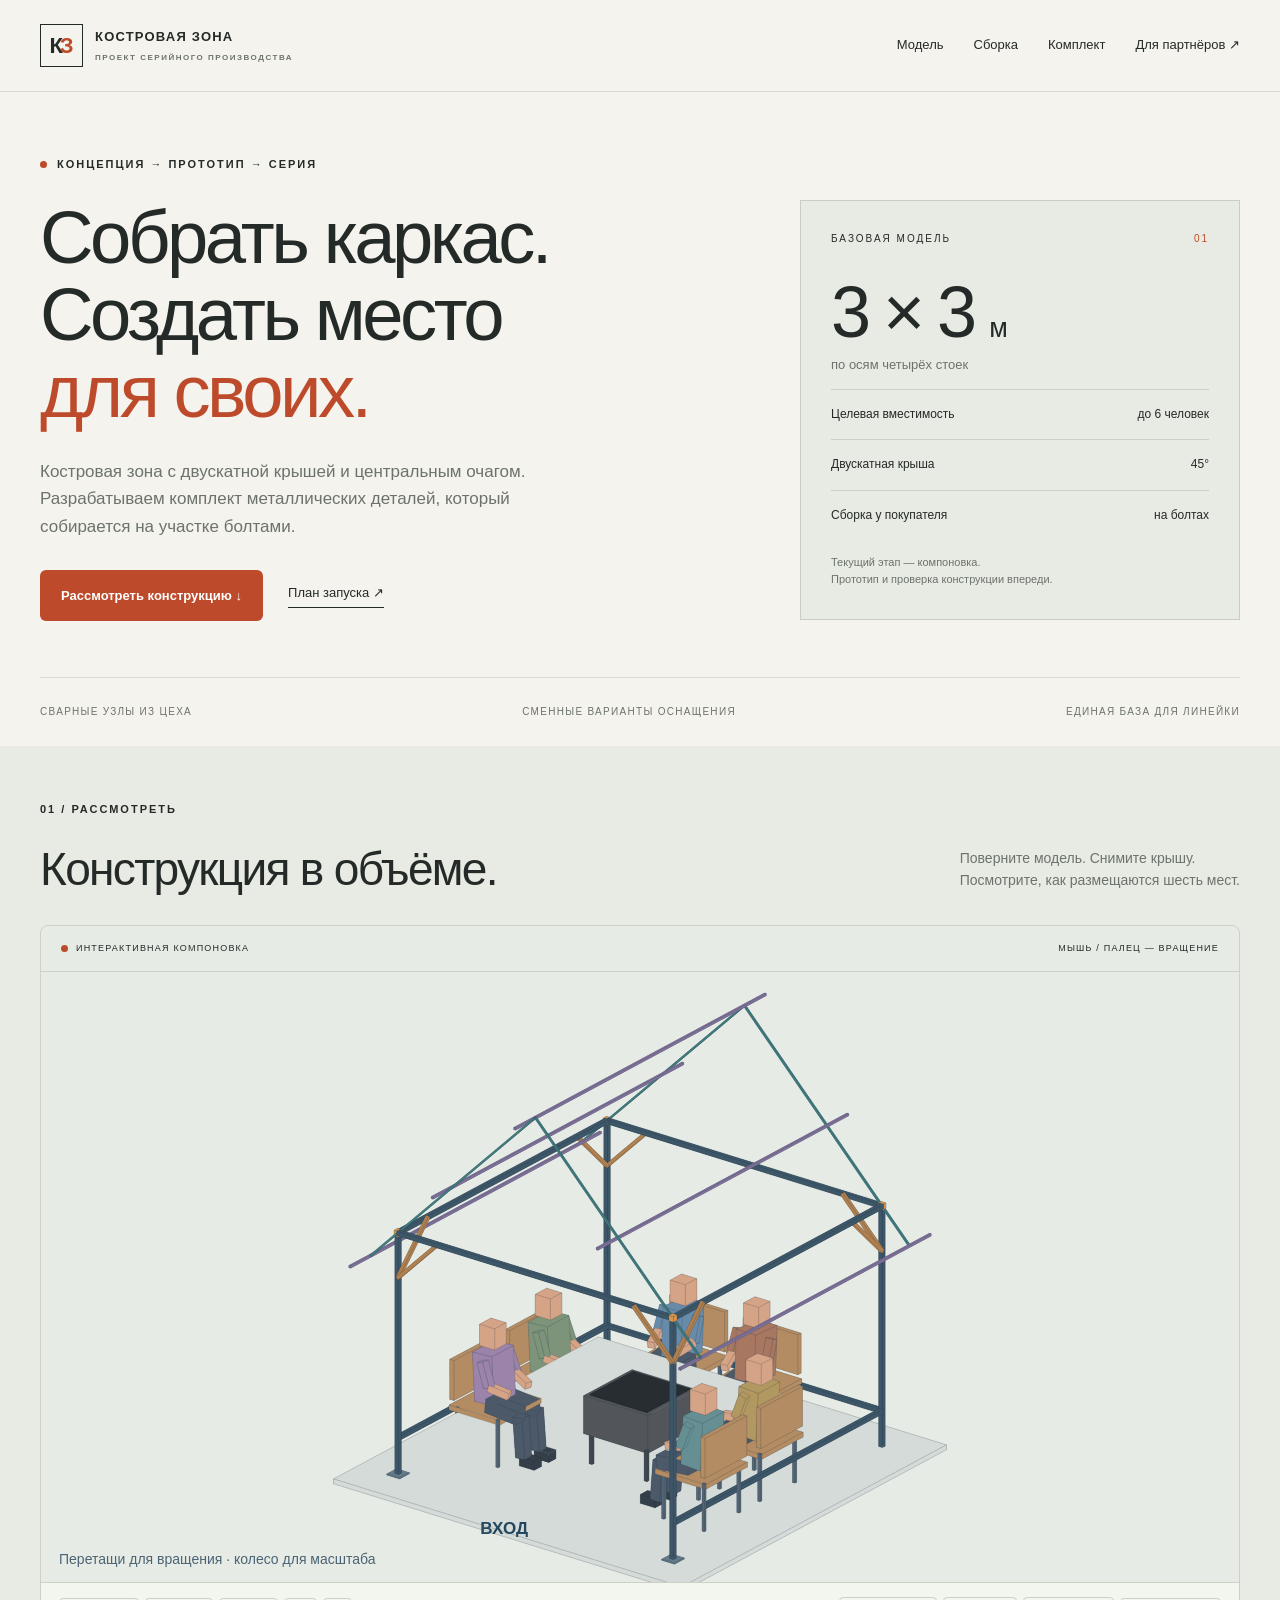
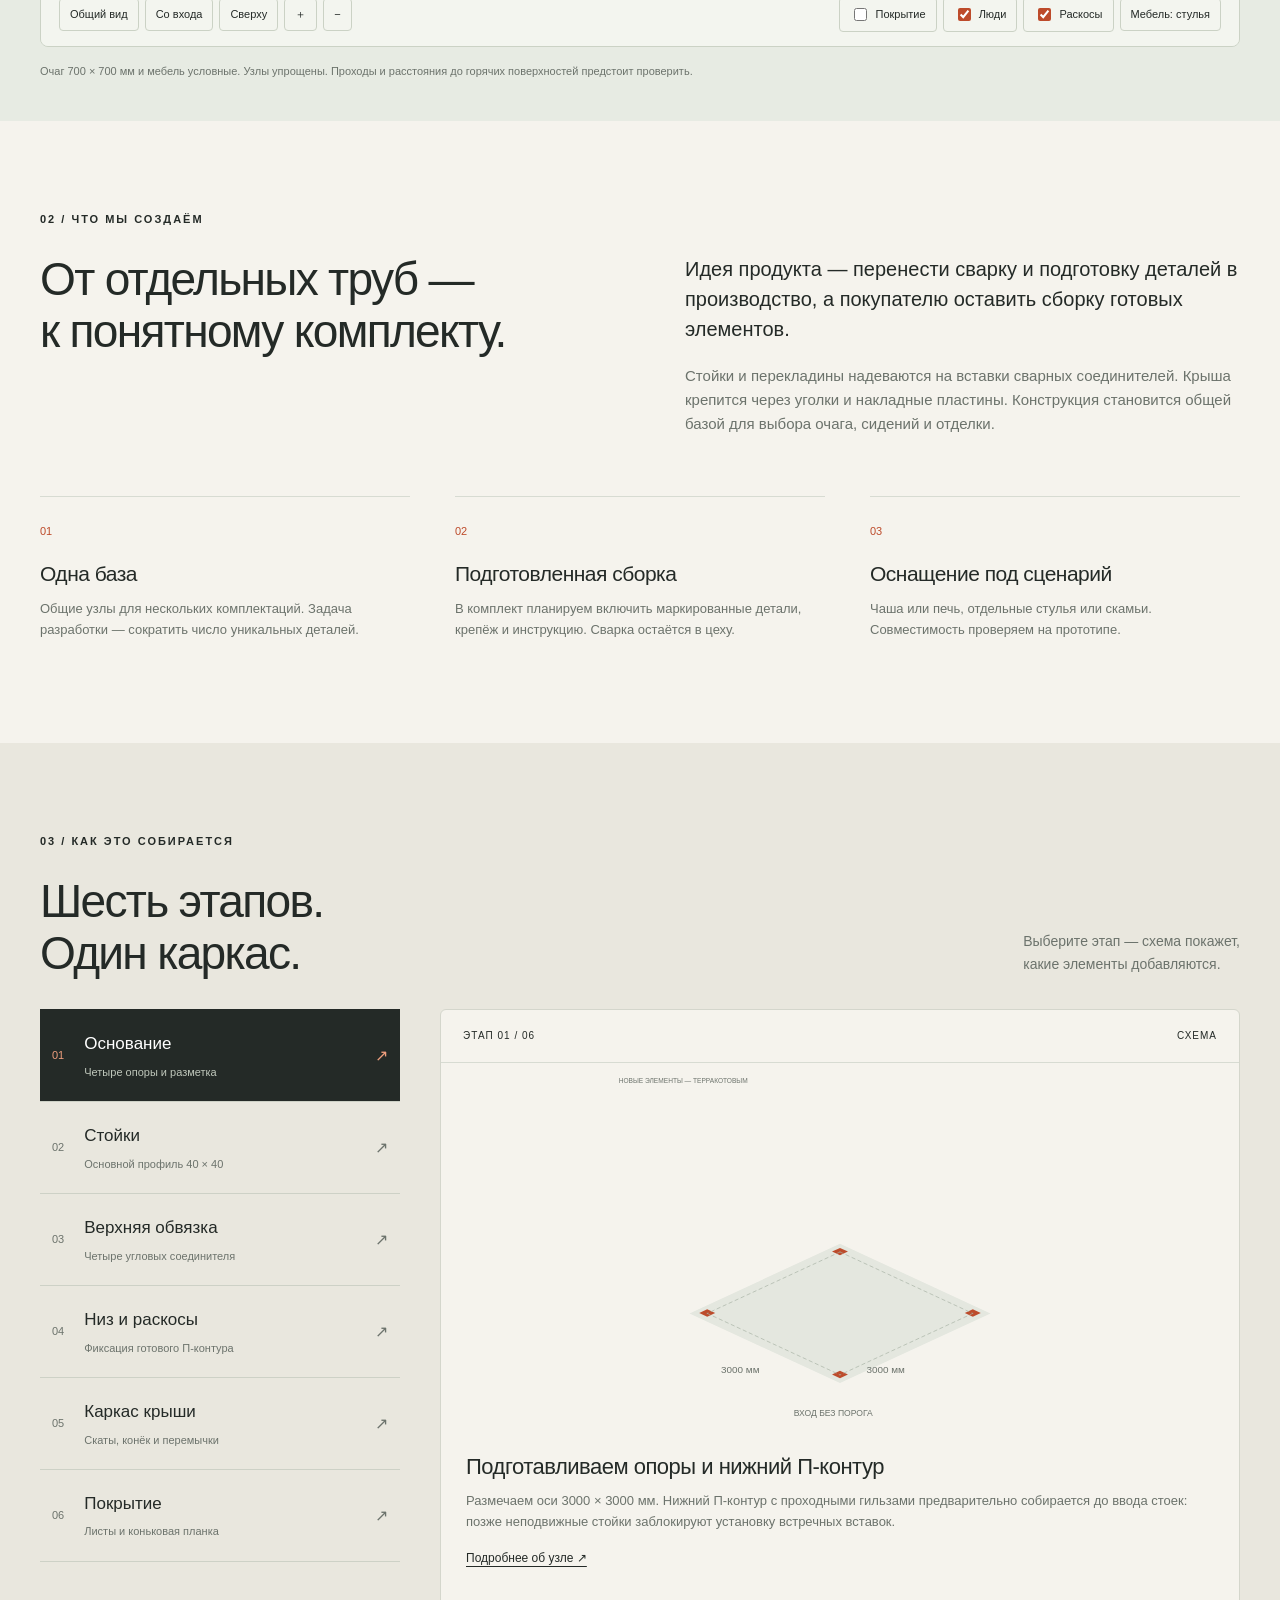
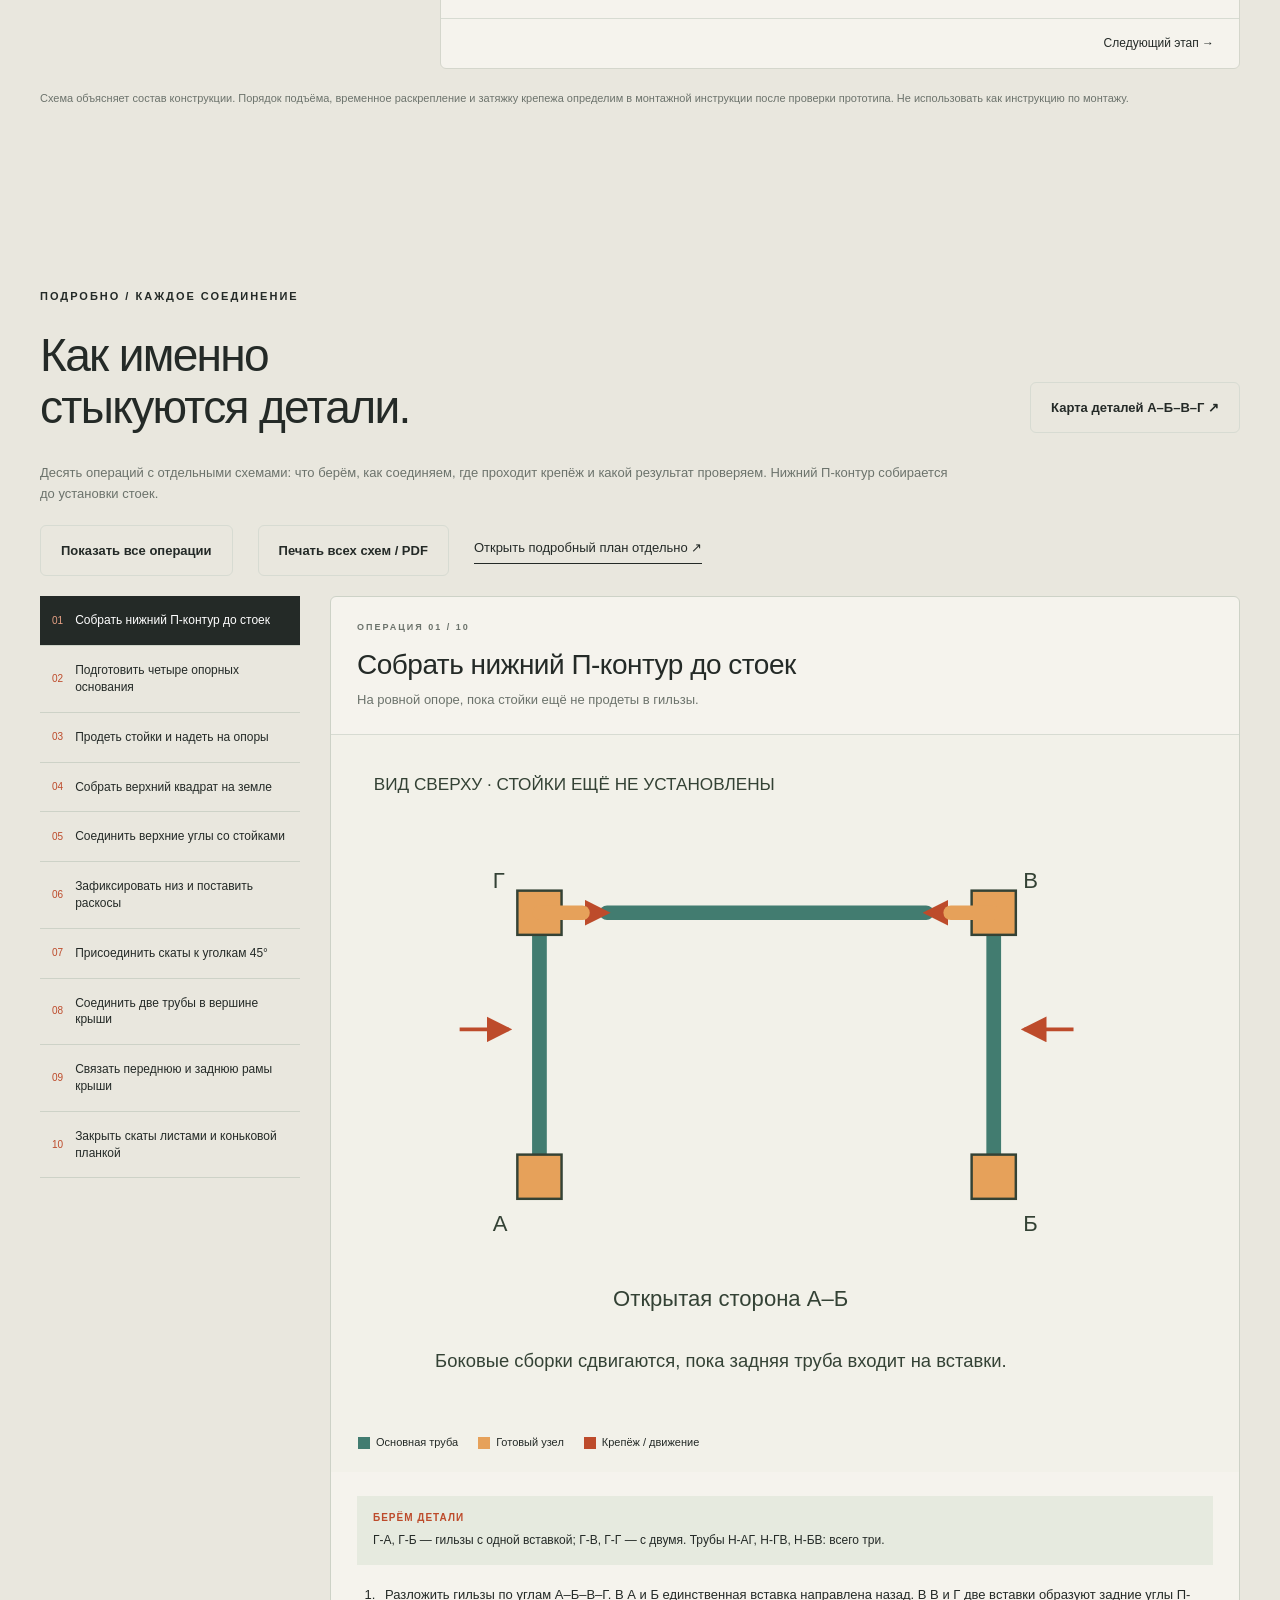
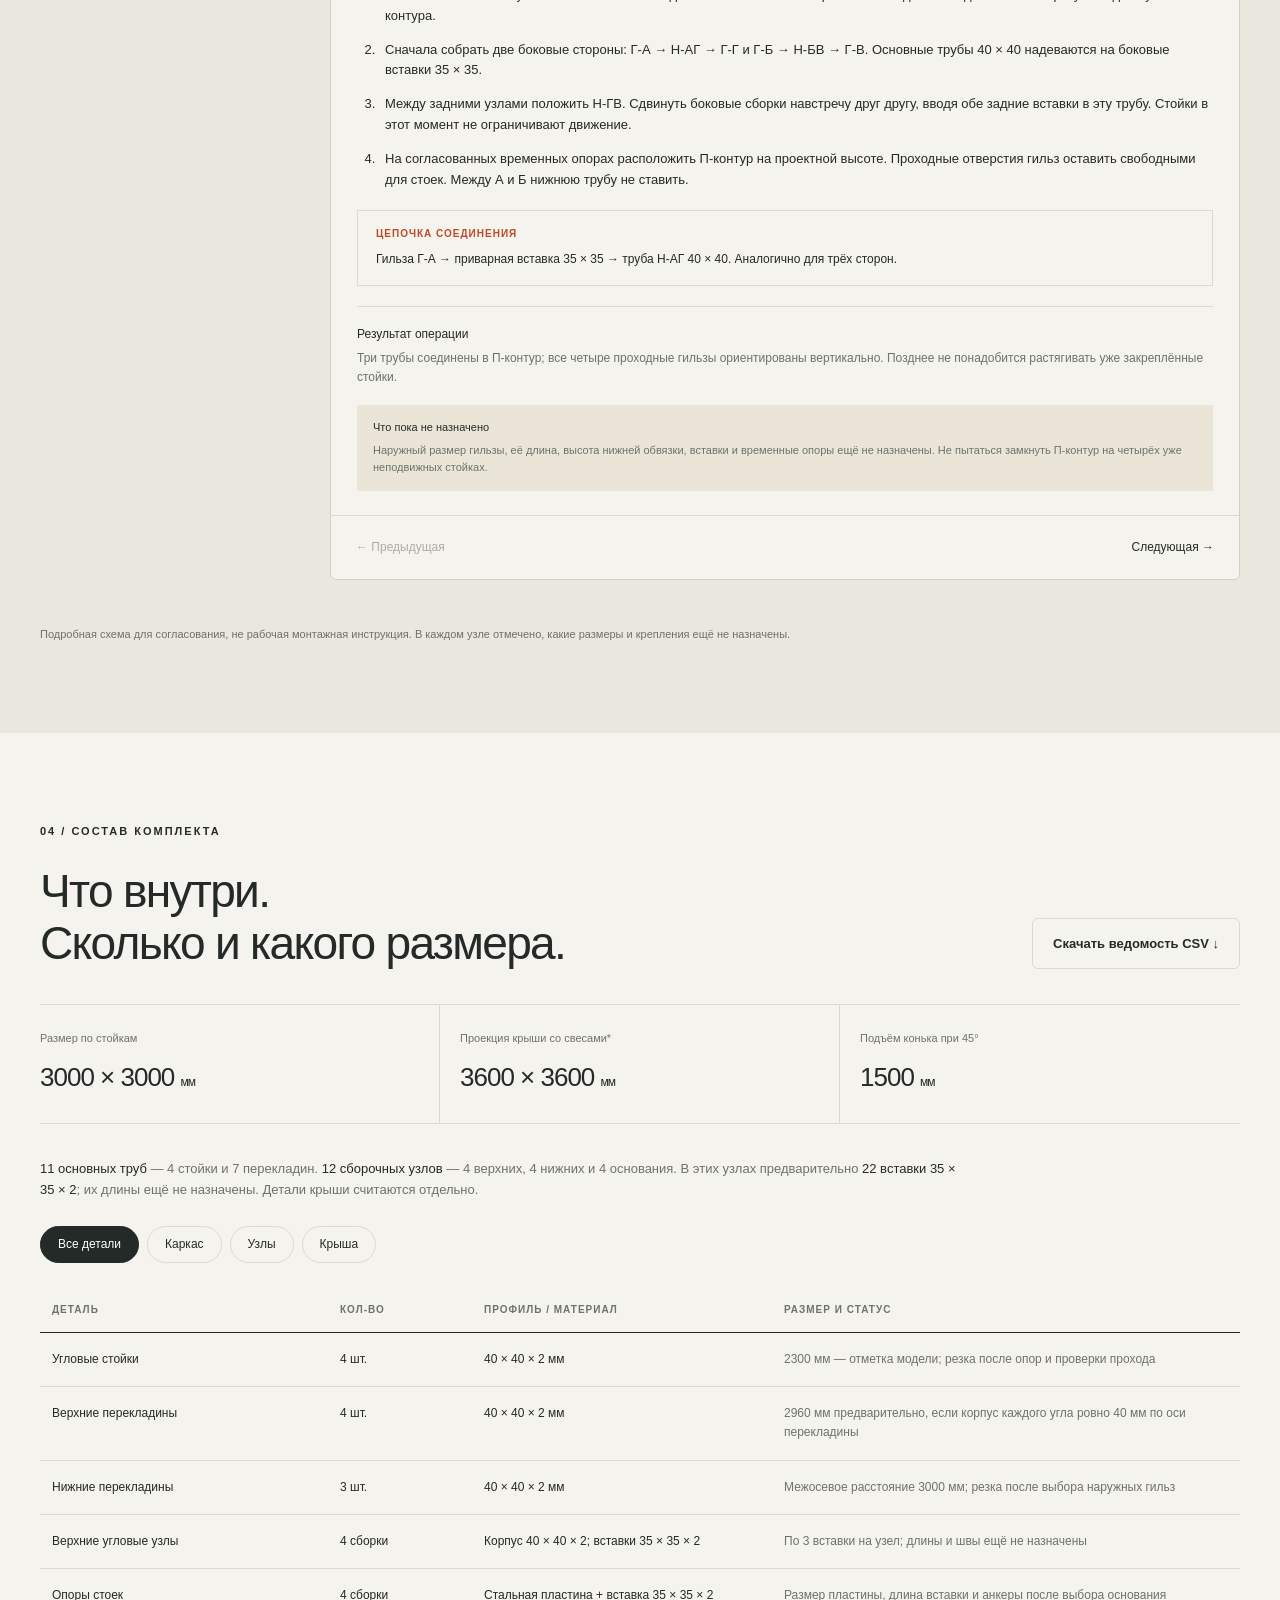
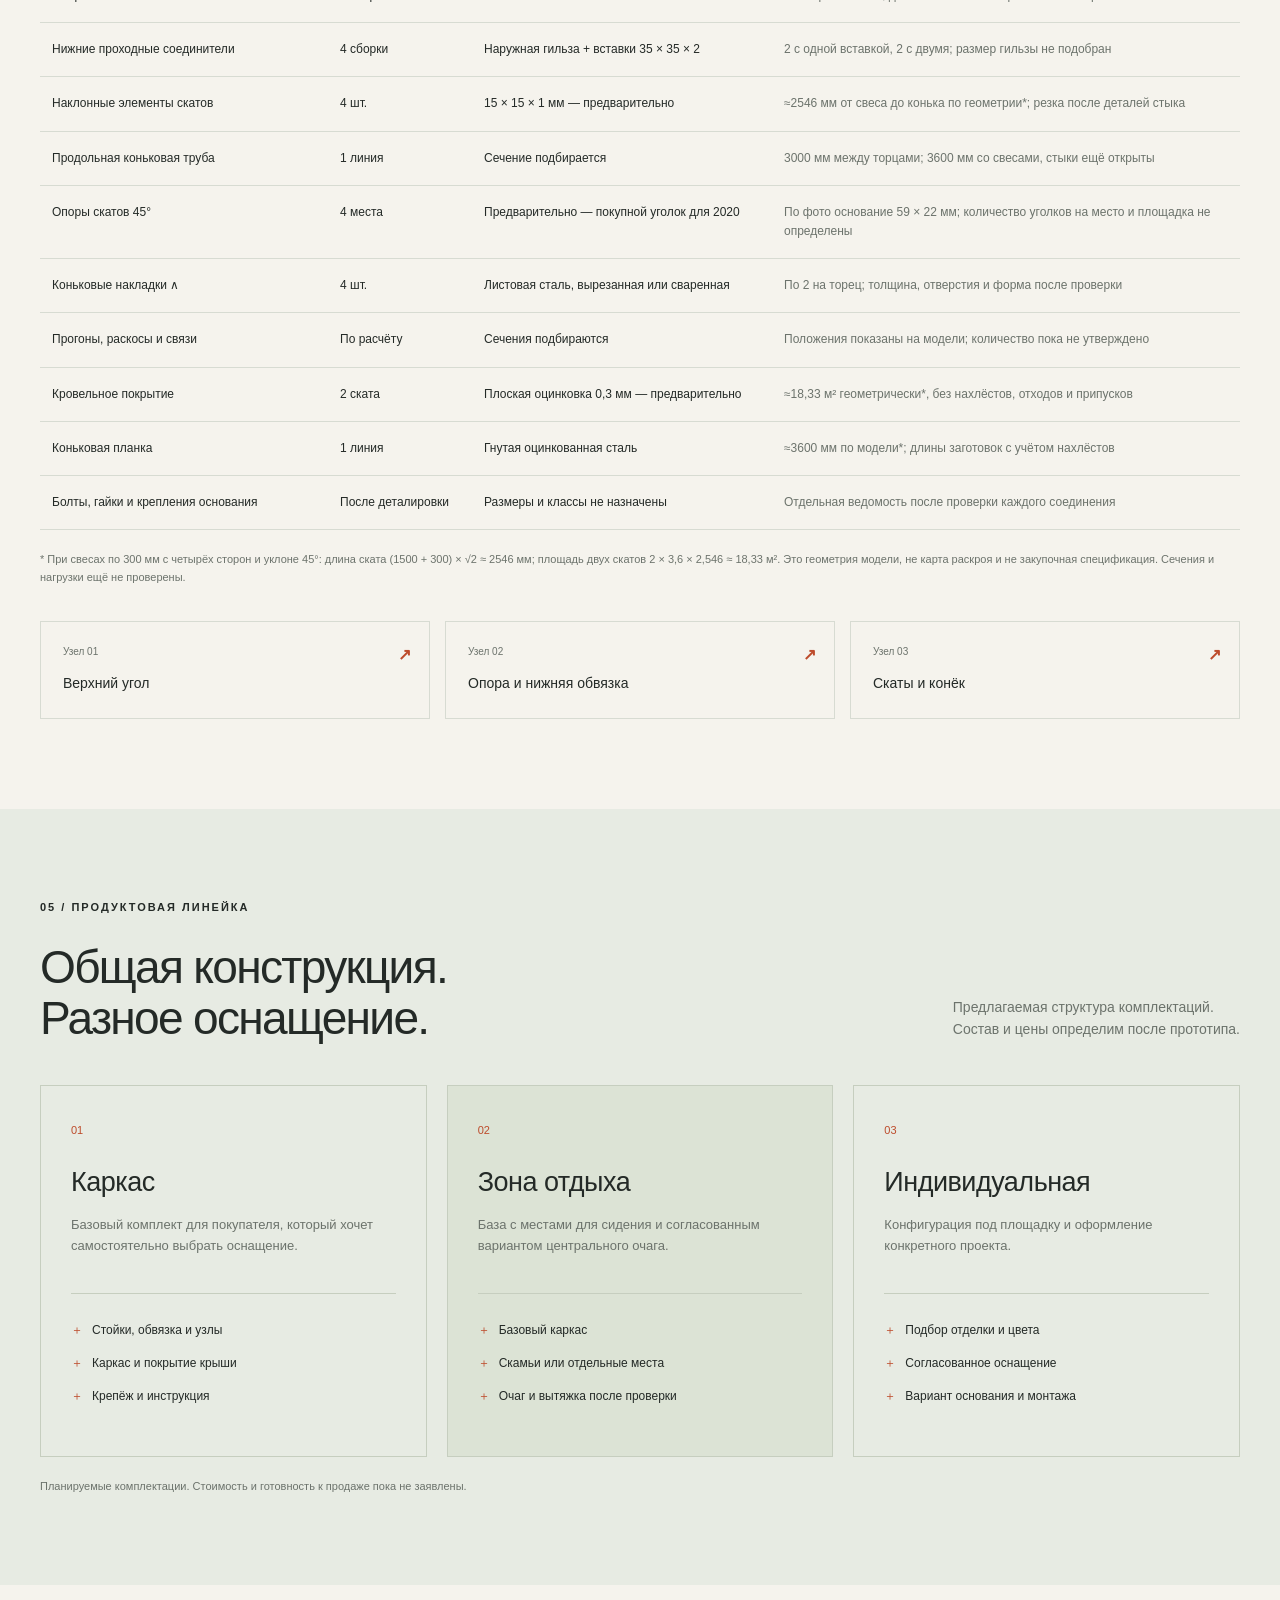
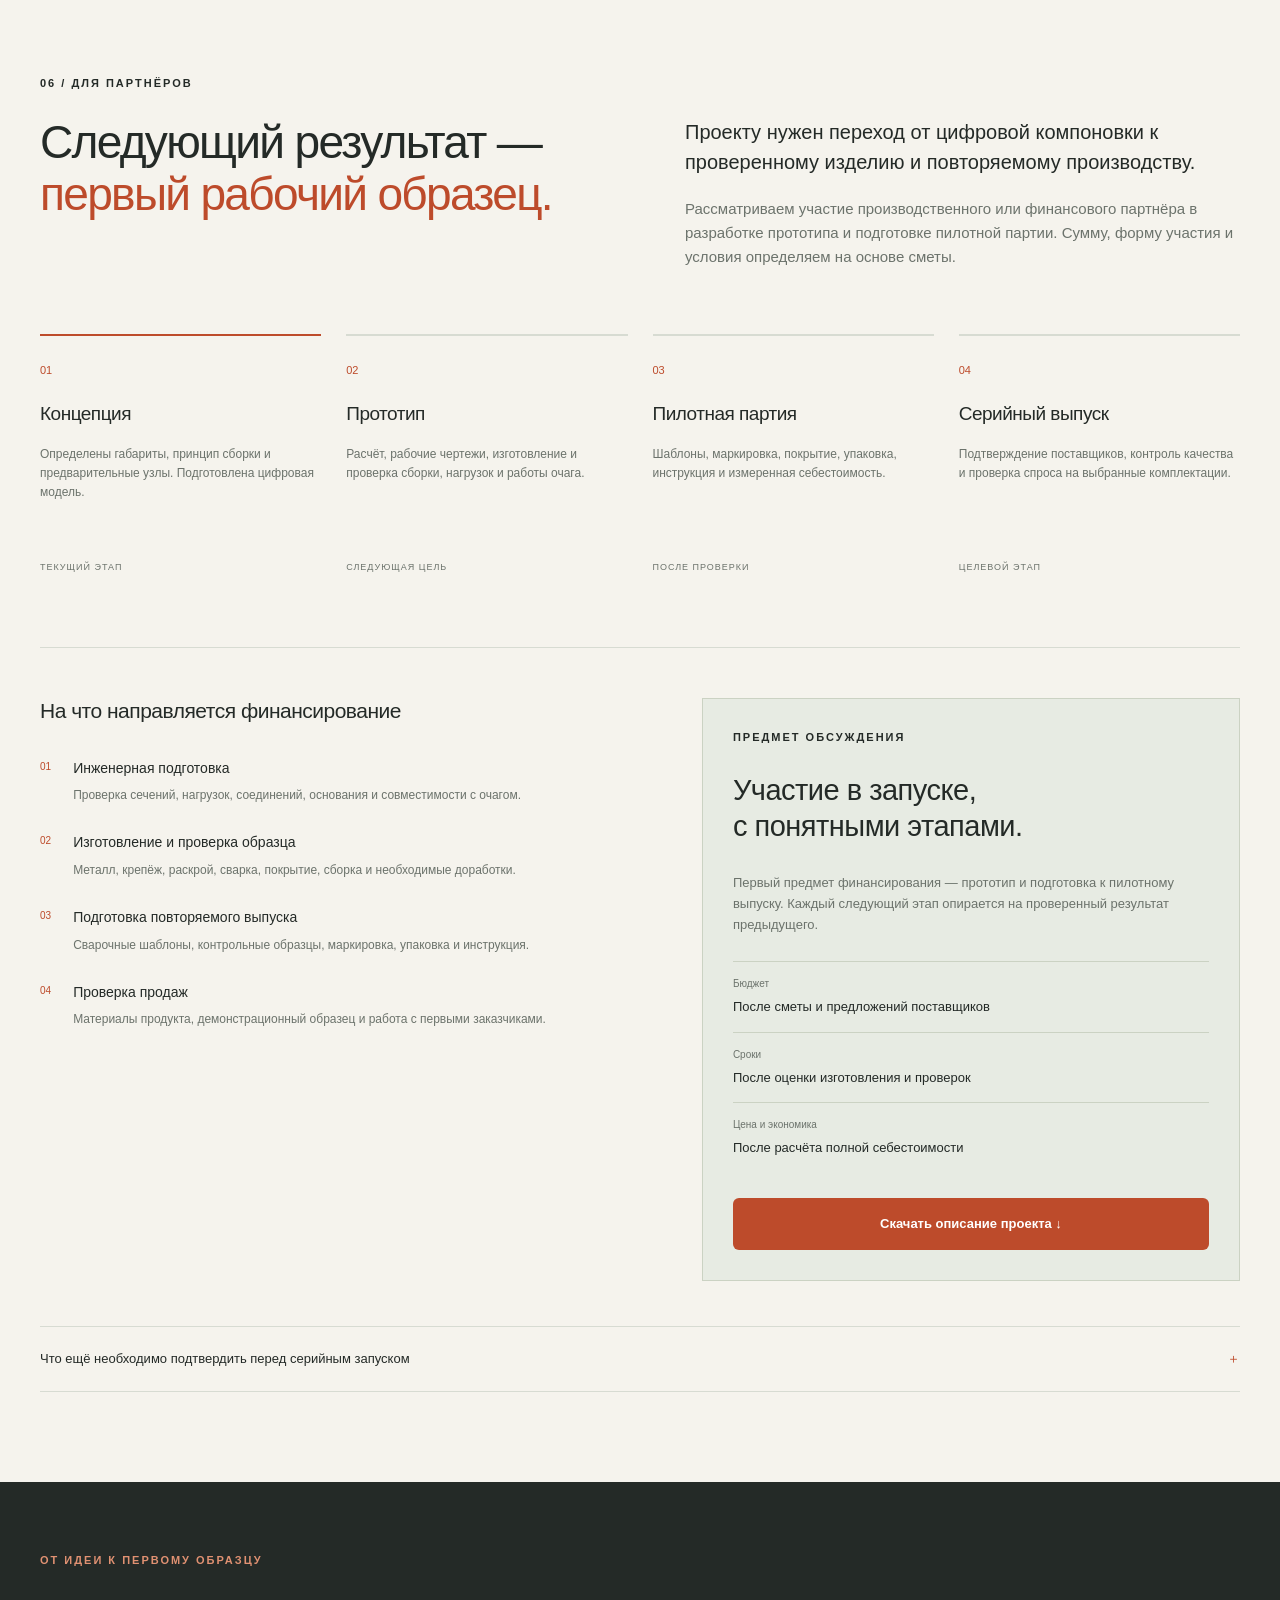
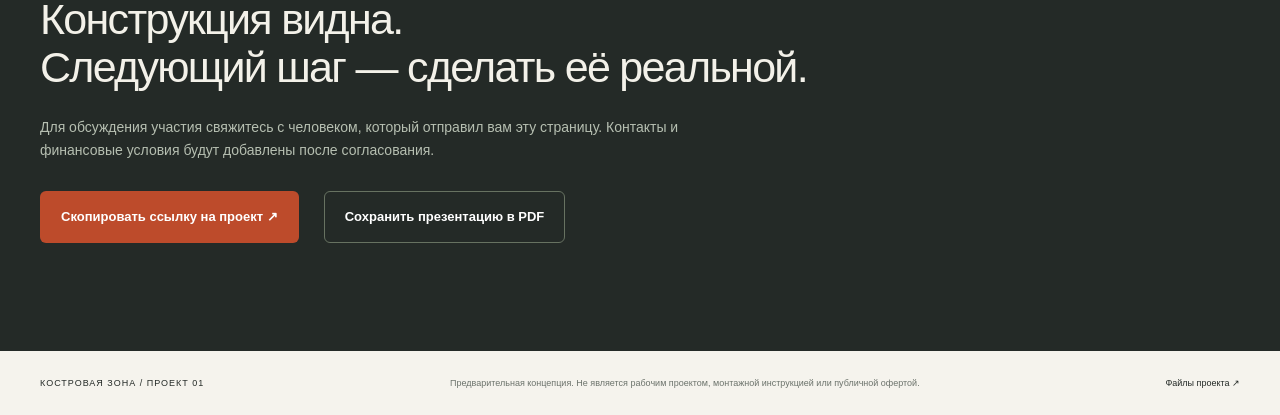
==== commit 3135da61: "Explain each assembly connection with marked parts and detailed diagrams" ====
--- a/index.html
+++ b/index.html
@@ -1,5 +1,5 @@
-<!doctype html>
-<html lang="ru"><head><meta charset="utf-8"><meta name="viewport" content="width=device-width,initial-scale=1"><meta name="theme-color" content="#242a27"><meta name="description" content="Проект сборно-разборной костровой зоны 3 × 3 м: модель, этапы сборки, состав комплекта и запуск производства."><title>Костровая зона — проект серийного производства</title><link rel="stylesheet" href="presentation.css"><script src="model.js" defer></script><script src="presentation.js" defer></script></head>
+﻿<!doctype html>
+<html lang="ru"><head><meta charset="utf-8"><meta name="viewport" content="width=device-width,initial-scale=1"><meta name="theme-color" content="#242a27"><meta name="description" content="Проект сборно-разборной костровой зоны 3 × 3 м: модель, этапы сборки, состав комплекта и запуск производства."><title>Костровая зона — проект серийного производства</title><link rel="stylesheet" href="presentation.css"><link rel="stylesheet" href="assembly-guide.css"><script src="assembly-guide.js" defer></script><script src="model.js" defer></script><script src="presentation.js" defer></script></head>
 <body>
 <header class="site-header"><a class="brand" href="#"><span class="brand-mark" aria-hidden="true">К<span>З</span></span><span>КОСТРОВАЯ ЗОНА<small>ПРОЕКТ СЕРИЙНОГО ПРОИЗВОДСТВА</small></span></a><nav aria-label="Основная навигация"><a href="#model">Модель</a><a href="#assembly">Сборка</a><a href="#kit">Комплект</a><a href="#partners">Для партнёров ↗</a></nav></header>
 <main><section class="hero wrap"><div class="eyebrow"><span class="status-dot"></span>КОНЦЕПЦИЯ → ПРОТОТИП → СЕРИЯ</div><div class="hero-grid"><div><h1>Собрать каркас.<br>Создать место<br><em>для своих.</em></h1><p class="hero-copy">Костровая зона с двускатной крышей и центральным очагом. Разрабатываем комплект металлических деталей, который собирается на участке болтами.</p><div class="actions"><a class="button primary" href="#model">Рассмотреть конструкцию ↓</a><a class="text-link" href="#partners">План запуска ↗</a></div></div><aside class="hero-spec"><div class="spec-top">БАЗОВАЯ МОДЕЛЬ <span>01</span></div><div class="big-dimension">3 × 3 <small>м</small></div><p>по осям четырёх стоек</p><div class="spec-row"><span>Целевая вместимость</span><strong>до 6 человек</strong></div><div class="spec-row"><span>Двускатная крыша</span><strong>45°</strong></div><div class="spec-row"><span>Сборка у покупателя</span><strong>на болтах</strong></div><div class="spec-foot">Текущий этап — компоновка.<br>Прототип и проверка конструкции впереди.</div></aside></div><div class="hero-strip"><span>СВАРНЫЕ УЗЛЫ ИЗ ЦЕХА</span><span>СМЕННЫЕ ВАРИАНТЫ ОСНАЩЕНИЯ</span><span>ЕДИНАЯ БАЗА ДЛЯ ЛИНЕЙКИ</span></div></section>
@@ -12,11 +12,12 @@
 <button type="button" class="step active" data-step="0" aria-pressed="true"><span>01</span><div><strong>Основание</strong><small>Четыре опоры и разметка</small></div><b>↗</b></button>
 <button type="button" class="step" data-step="1" aria-pressed="false"><span>02</span><div><strong>Стойки</strong><small>Основной профиль 40 × 40</small></div><b>↗</b></button>
 <button type="button" class="step" data-step="2" aria-pressed="false"><span>03</span><div><strong>Верхняя обвязка</strong><small>Четыре угловых соединителя</small></div><b>↗</b></button>
-<button type="button" class="step" data-step="3" aria-pressed="false"><span>04</span><div><strong>Низ и раскосы</strong><small>Три стороны, вход без порога</small></div><b>↗</b></button>
+<button type="button" class="step" data-step="3" aria-pressed="false"><span>04</span><div><strong>Низ и раскосы</strong><small>Фиксация готового П-контура</small></div><b>↗</b></button>
 <button type="button" class="step" data-step="4" aria-pressed="false"><span>05</span><div><strong>Каркас крыши</strong><small>Скаты, конёк и перемычки</small></div><b>↗</b></button>
 <button type="button" class="step" data-step="5" aria-pressed="false"><span>06</span><div><strong>Покрытие</strong><small>Листы и коньковая планка</small></div><b>↗</b></button>
 </div><div class="assembly-card"><div class="assembly-badge"><span id="assembly-number">ЭТАП 01 / 06</span><span>СХЕМА</span></div><svg id="assembly-diagram" viewBox="0 0 720 560" role="img" aria-labelledby="assembly-svg-title"><title id="assembly-svg-title">Этапы сборки каркаса</title></svg><div class="step-description" aria-live="polite"><h3 id="step-title">Размечаем основание</h3><p id="step-copy"></p><a id="step-link" href="base-assembly.html">Подробнее об узле ↗</a></div><button type="button" class="next-step" id="next-step">Следующий этап →</button></div></div><p class="small-note">Схема объясняет состав конструкции. Порядок подъёма, временное раскрепление и затяжку крепежа определим в монтажной инструкции после проверки прототипа. Не использовать как инструкцию по монтажу.</p></div></section>
 
+<section class="guide-operations" id="connections"><div class="wrap section-space"><div class="section-heading"><div><p class="eyebrow">ПОДРОБНО / КАЖДОЕ СОЕДИНЕНИЕ</p><h2>Как именно<br>стыкуются детали.</h2></div><a class="button outline" href="assembly-guide.html#part-map">Карта деталей А–Б–В–Г ↗</a></div><p class="kit-summary">Десять операций с отдельными схемами: что берём, как соединяем, где проходит крепёж и какой результат проверяем. Нижний П-контур собирается до установки стоек.</p><div class="actions" style="margin:20px 0"><button type="button" class="button outline" id="expand-all">Показать все операции</button><button type="button" class="button outline" id="print-guide">Печать всех схем / PDF</button><a class="text-link" href="assembly-guide.html">Открыть подробный план отдельно ↗</a></div><div class="guide-layout"><nav class="operation-nav" aria-label="Операции сборки" id="operation-nav"></nav><div id="operation-content"></div></div><p class="small-note">Подробная схема для согласования, не рабочая монтажная инструкция. В каждом узле отмечено, какие размеры и крепления ещё не назначены.</p></div></section>
 <section class="wrap section-space" id="kit"><div class="section-heading"><div><p class="eyebrow">04 / СОСТАВ КОМПЛЕКТА</p><h2>Что внутри.<br>Сколько и какого размера.</h2></div><a class="button outline" href="preliminary-bom.csv" download>Скачать ведомость CSV ↓</a></div><div class="dimension-band"><div><span>Размер по стойкам</span><strong>3000 × 3000 <small>мм</small></strong></div><div><span>Проекция крыши со свесами*</span><strong>3600 × 3600 <small>мм</small></strong></div><div><span>Подъём конька при 45°</span><strong>1500 <small>мм</small></strong></div></div><p class="kit-summary"><strong>11 основных труб</strong> — 4 стойки и 7 перекладин. <strong>12 сборочных узлов</strong> — 4 верхних, 4 нижних и 4 основания. В этих узлах предварительно <strong>22 вставки 35 × 35 × 2</strong>; их длины ещё не назначены. Детали крыши считаются отдельно.</p><div class="table-tabs" role="group" aria-label="Фильтр деталей"><button type="button" class="active" data-filter="all" aria-pressed="true">Все детали</button><button type="button" data-filter="frame" aria-pressed="false">Каркас</button><button type="button" data-filter="nodes" aria-pressed="false">Узлы</button><button type="button" data-filter="roof" aria-pressed="false">Крыша</button></div><div class="table-scroll"><table><caption class="sr-only">Предварительная ведомость деталей одной конструкции 3 × 3 метра</caption><thead><tr><th>Деталь</th><th>Кол-во</th><th>Профиль / материал</th><th>Размер и статус</th></tr></thead><tbody>
 <tr data-category="frame"><td><strong>Угловые стойки</strong></td><td>4 шт.</td><td>40 × 40 × 2 мм</td><td>2300 мм — отметка модели; резка после опор и проверки прохода</td></tr>
 <tr data-category="frame"><td><strong>Верхние перекладины</strong></td><td>4 шт.</td><td>40 × 40 × 2 мм</td><td>2960 мм предварительно, если корпус каждого угла ровно 40 мм по оси перекладины</td></tr>
@@ -42,3 +43,4 @@
 
 <section class="closing"><div class="wrap"><p class="eyebrow">ОТ ИДЕИ К ПЕРВОМУ ОБРАЗЦУ</p><h2>Конструкция видна.<br>Следующий шаг — сделать её реальной.</h2><p>Для обсуждения участия свяжитесь с человеком, который отправил вам эту страницу. Контакты и финансовые условия будут добавлены после согласования.</p><div class="actions"><button type="button" class="button primary" id="copy-link">Скопировать ссылку на проект ↗</button><button type="button" class="button dark-outline" onclick="window.print()">Сохранить презентацию в PDF</button></div><p class="copy-status" id="copy-status" role="status"></p></div></section></main>
 <footer class="wrap"><span>КОСТРОВАЯ ЗОНА / ПРОЕКТ 01</span><p>Предварительная концепция. Не является рабочим проектом, монтажной инструкцией или публичной офертой.</p><a href="https://github.com/a9252233314-dotcom/Kostrovaya_zona">Файлы проекта ↗</a></footer></body></html>
+
--- a/assembly-guide.css
+++ b/assembly-guide.css
@@ -0,0 +1,4 @@
+.guide-intro{padding-top:55px;padding-bottom:30px}.guide-intro h1{font-size:clamp(40px,4.8vw,65px)}.guide-intro>.lead{max-width:850px;font-size:18px;color:var(--muted)}.guide-status{background:#e9e8dd;border-left:3px solid var(--accent);padding:18px 22px;max-width:950px;margin:25px 0}.guide-status strong{font-size:14px;font-weight:500}.guide-status p{font-size:12px;color:var(--muted);margin:6px 0 0}.map-grid{display:grid;grid-template-columns:1.2fr 1fr;gap:50px;align-items:center}.map-board{background:#e7ebe2;border:1px solid var(--line)}.map-board svg{width:100%;height:auto;display:block}.map-grid .lead{font-size:24px;line-height:1.4}.map-grid p:not(.lead){font-size:14px;color:var(--muted)}.diagram-key{display:flex;gap:12px 20px;flex-wrap:wrap;margin:20px 0;font-size:11px}.diagram-key i{display:inline-block;width:12px;height:12px;margin-right:6px;vertical-align:middle}.parts-table{margin-top:35px}.parts-table td:first-child{font-family:monospace;font-size:12px}.guide-operations{background:#e9e7de}.guide-layout{display:grid;grid-template-columns:260px 1fr;gap:30px;align-items:start}.operation-nav{display:flex;flex-direction:column;gap:0;position:sticky;top:20px;max-width:none}.operation-nav button{display:flex;align-items:center;gap:12px;width:100%;border:0;border-bottom:1px solid #cdd2c7;padding:16px 12px;background:transparent;text-align:left;font-size:12px;line-height:1.4}.operation-nav button span{color:var(--accent);font-size:10px}.operation-nav button.active{background:var(--ink);color:white}.operation-nav button.active span{color:#e8a286}.operation-card{background:var(--paper);border:1px solid #cdd2c7;border-radius:6px;overflow:hidden;margin-bottom:25px}.operation-heading{padding:23px 26px;border-bottom:1px solid var(--line)}.operation-heading .eyebrow{margin-bottom:12px;font-size:9px}.operation-heading h3{font-size:28px;margin-bottom:8px}.operation-heading p{font-size:13px;color:var(--muted);margin-bottom:0}.operation-graphic{padding:12px;background:#f2f1e9;position:relative}.operation-graphic svg{display:block;width:100%;height:auto}.operation-graphic .diagram-key{margin:0 15px 8px}.operation-body{padding:24px 26px}.parts-callout{padding:14px 16px;background:#e6eadf;margin-bottom:20px;font-size:12px;line-height:1.65}.parts-callout strong{display:block;font-size:10px;color:var(--accent);letter-spacing:1px;margin-bottom:5px}.operation-body ol{padding-left:22px;font-size:13px}.operation-body li{padding-left:6px;margin-bottom:13px}.connection-chain{padding:15px 18px;border:1px solid var(--line);font-size:12px;margin:20px 0}.connection-chain strong{display:block;font-size:10px;color:var(--accent);letter-spacing:1px;margin-bottom:8px}.operation-check{border-top:1px solid var(--line);padding-top:18px;font-size:12px}.operation-check strong,.operation-open strong{font-weight:500}.operation-check p,.operation-open p{margin:5px 0 0;color:var(--muted)}.operation-open{font-size:11px;background:#ebe5d7;padding:14px 16px;margin-top:18px}.operation-actions{display:flex;justify-content:space-between;border-top:1px solid var(--line);padding:14px 25px;gap:10px}.operation-actions button{background:transparent;border:0;font-size:12px;padding:8px 0}.operation-actions button:disabled{opacity:.35;cursor:default}.operation-card:target{outline:2px solid var(--accent)}.guide-layout.all-operations{grid-template-columns:1fr}.all-operations .operation-nav{position:static;display:grid;grid-template-columns:repeat(5,1fr);gap:5px}.all-operations .operation-nav button{border:1px solid #cdd2c7}.all-operations #operation-content{display:grid;grid-template-columns:1fr 1fr;gap:25px;align-items:start}.all-operations .operation-card{margin-bottom:0}.all-operations .operation-actions{display:none}.all-operations .operation-heading h3{font-size:23px}.all-operations .operation-body{padding:20px}.all-operations .operation-heading{padding:20px}
+@media(max-width:900px){.guide-layout{grid-template-columns:220px 1fr;gap:20px}.map-grid{gap:25px}.all-operations #operation-content{grid-template-columns:1fr}}
+@media(max-width:760px){.guide-intro{padding-top:35px}.guide-intro h1{font-size:42px;letter-spacing:-1.8px}.guide-intro>.lead{font-size:15px}.map-grid,.guide-layout{grid-template-columns:1fr}.map-grid .lead{font-size:20px}.operation-nav{display:grid;grid-template-columns:1fr 1fr;position:static}.operation-nav button{padding:11px 8px;font-size:10px;gap:8px;border:1px solid #cdd2c7}.operation-heading,.operation-body{padding:18px}.operation-heading h3{font-size:24px}.operation-body ol{font-size:13px}.operation-graphic{padding:0}.operation-graphic .diagram-key{font-size:9px;gap:7px}.all-operations .operation-nav{grid-template-columns:1fr 1fr}.operation-actions{padding:10px 18px}.guide-intro .actions{gap:15px}.site-header nav{max-width:150px}.map-grid{gap:20px}}
+@media print{.guide-intro{padding-top:20px}.guide-intro h1{font-size:36px}.guide-intro .actions,.operation-nav,.operation-actions,#expand-all{display:none!important}.guide-layout,.all-operations #operation-content{display:block!important}.operation-card{break-before:page;break-inside:avoid;display:block!important;border:0;margin:0}.operation-graphic svg{max-height:300px}.operation-body{padding:15px 0}.operation-heading{padding:15px 0}.operation-heading h3{font-size:24px}.operation-body ol{font-size:11px;line-height:1.45}.operation-body li{margin-bottom:8px}.operation-open{font-size:9px}.parts-callout,.connection-chain{margin:12px 0;padding:10px}.operation-graphic .diagram-key{font-size:9px}.guide-operations{background:white}.guide-layout .operation-card[hidden]{display:block!important}.map-grid{gap:25px}.guide-layout{grid-template-columns:1fr}.map-board svg{max-height:340px}.guide-intro,.map-grid{break-inside:avoid}}
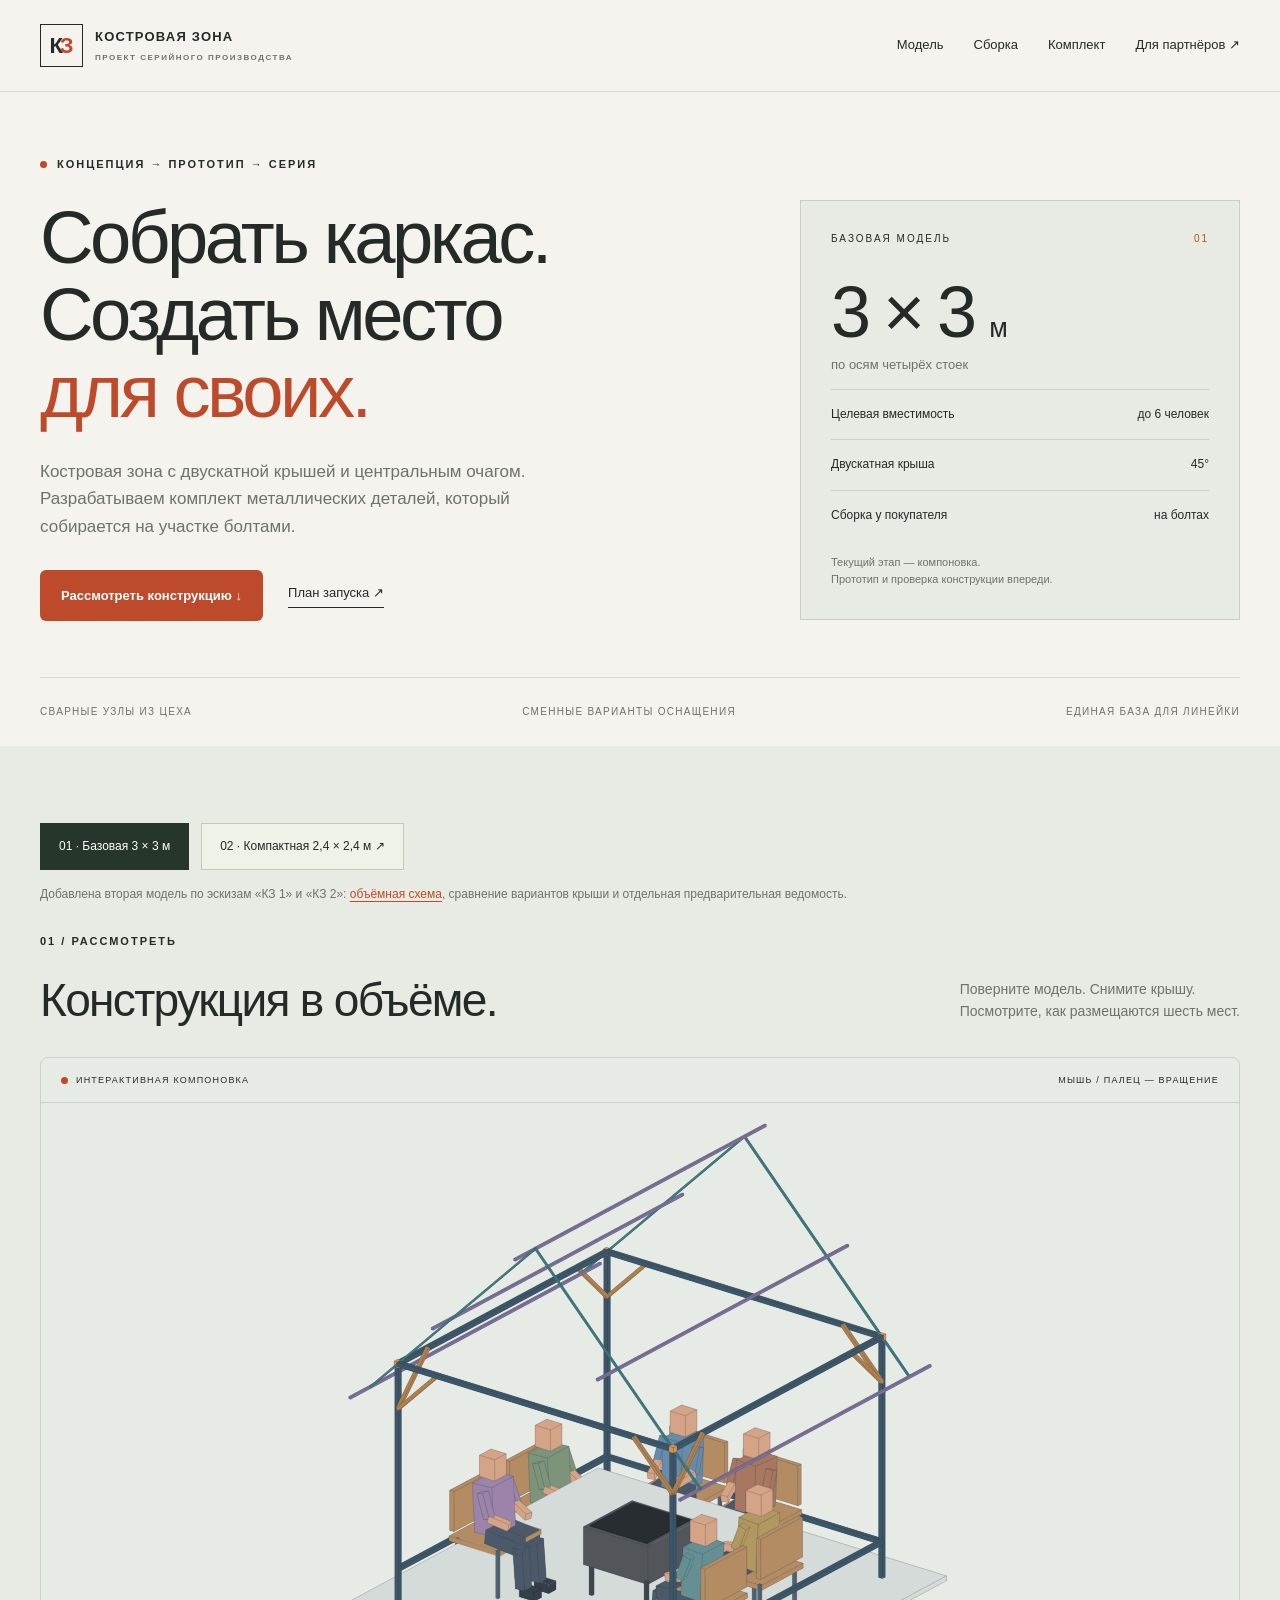
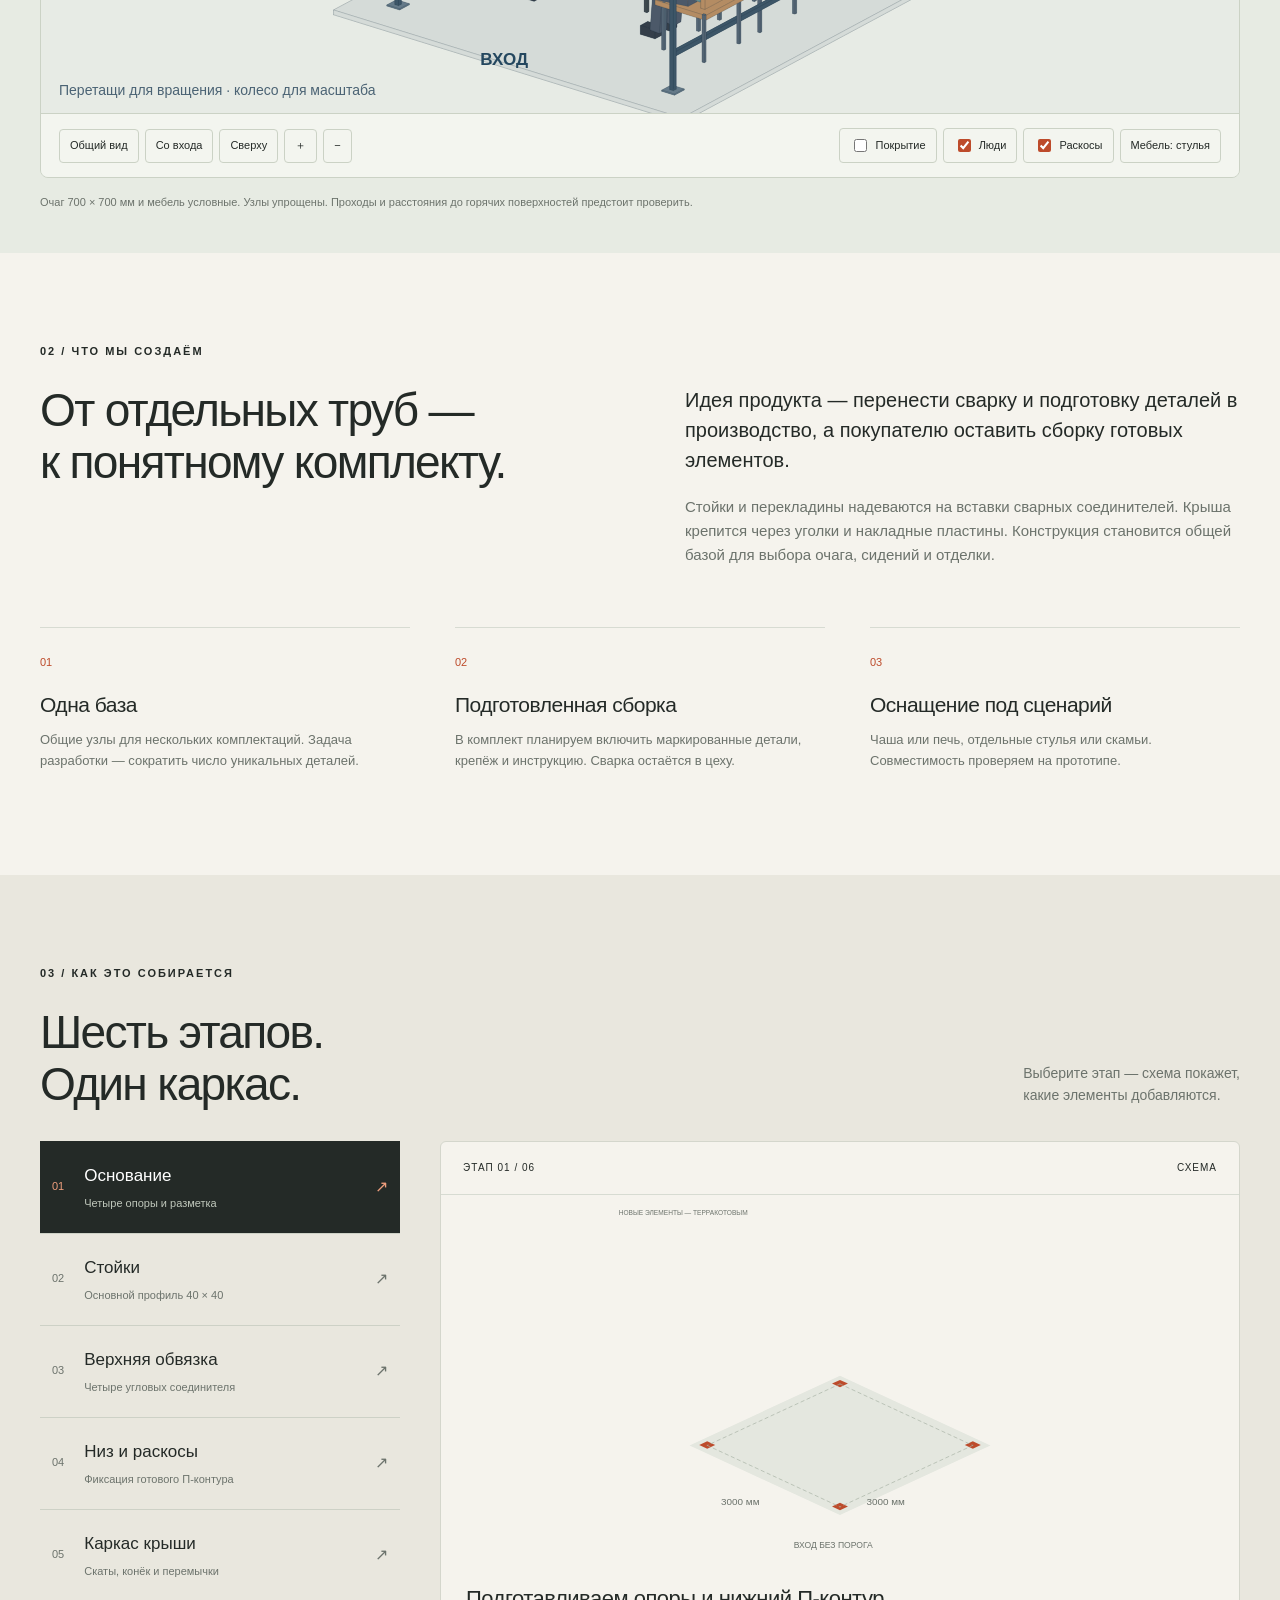
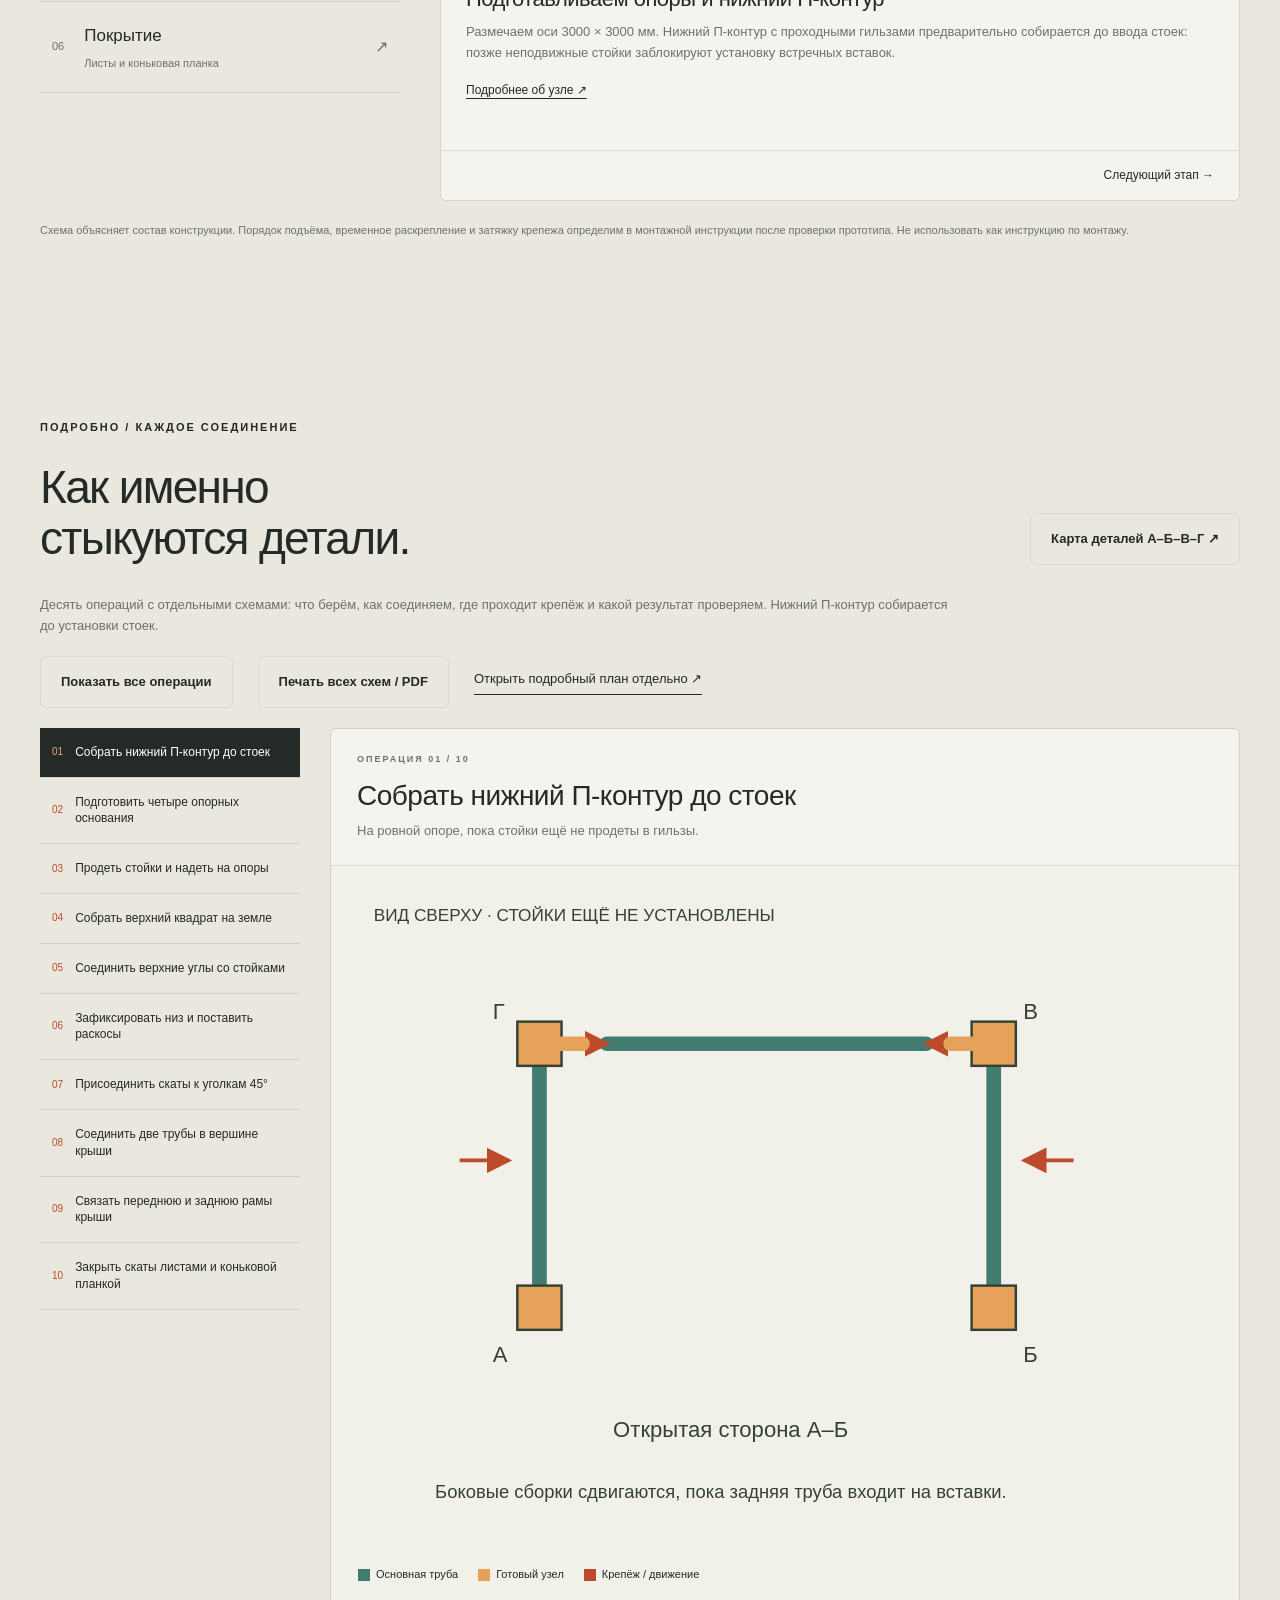
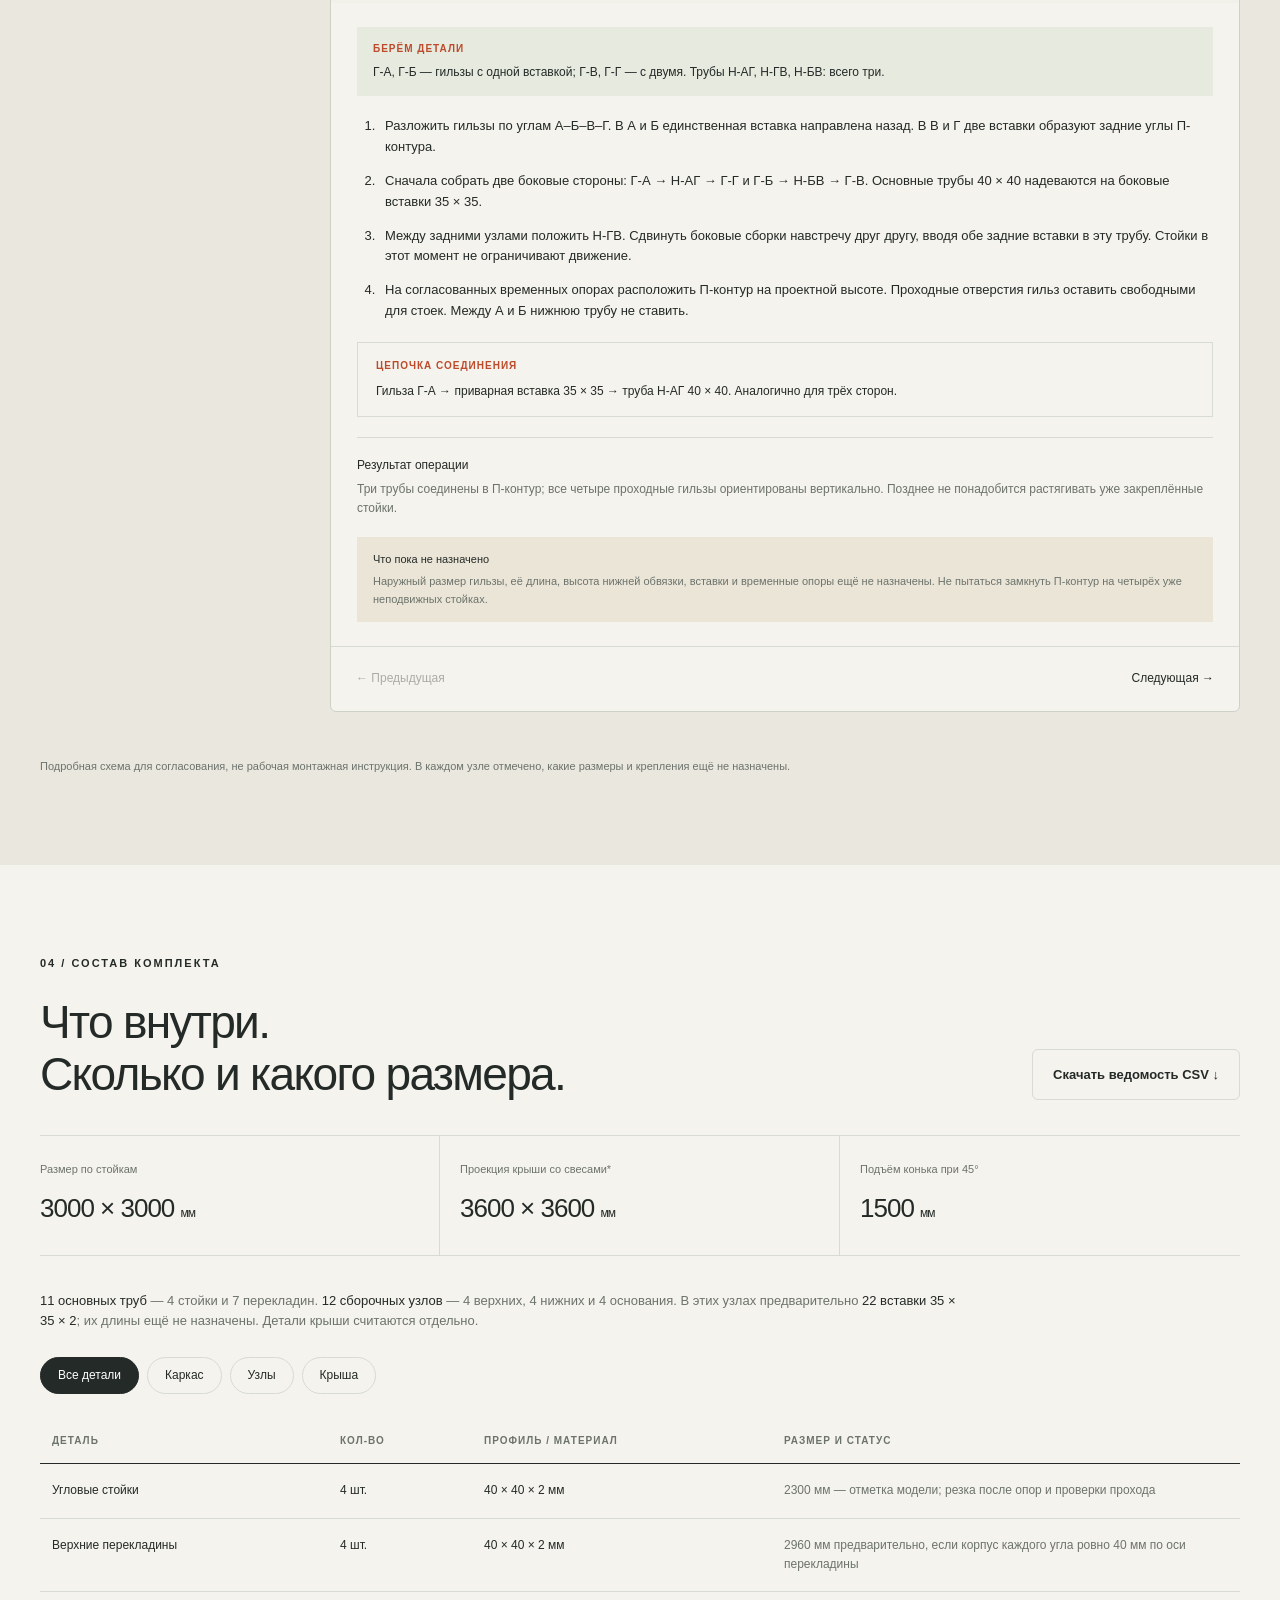
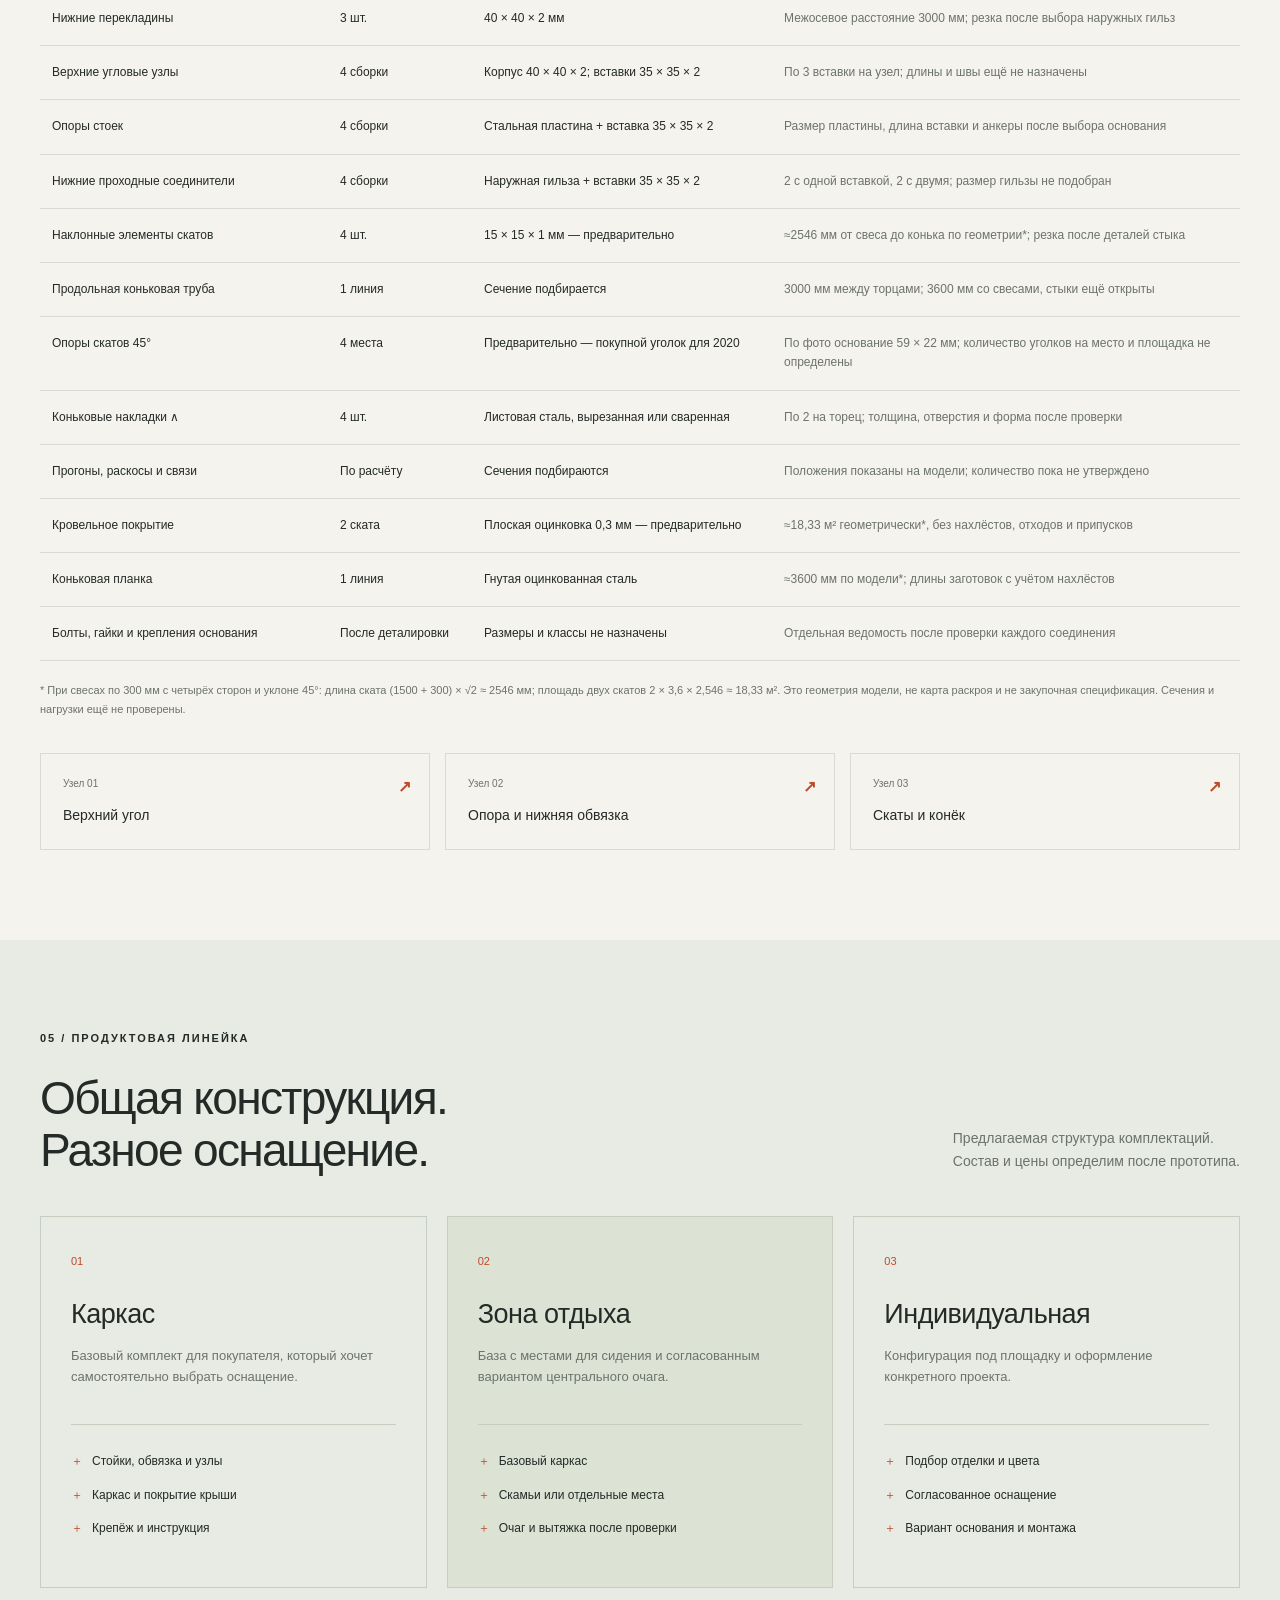
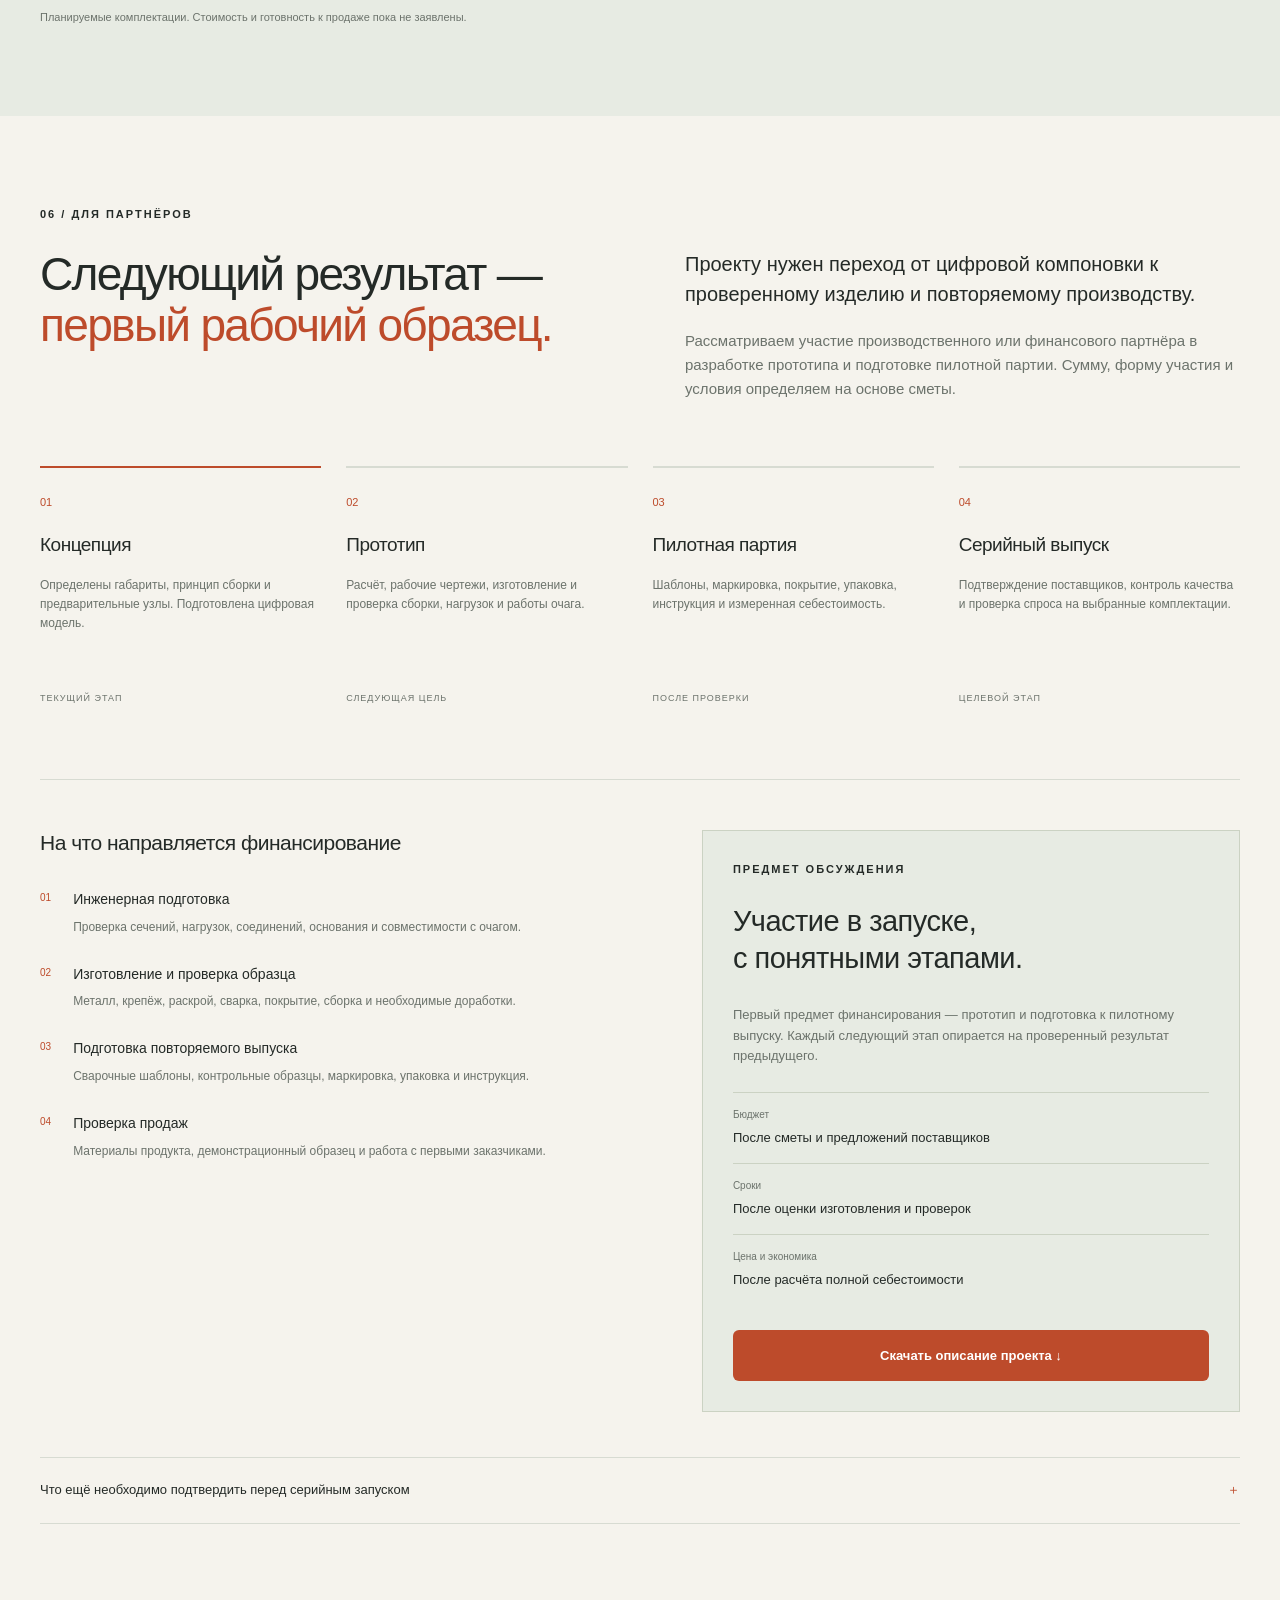
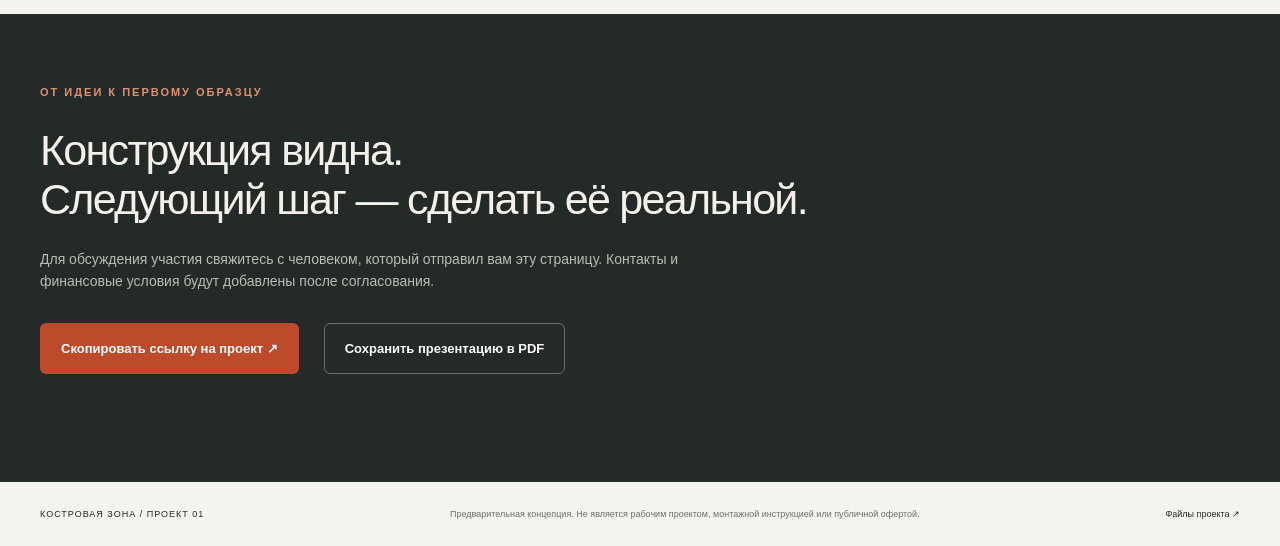
==== commit b5bcc854: "Add compact 2.4m model and compare roof geometry from KZ sketches" ====
--- a/index.html
+++ b/index.html
@@ -1,10 +1,10 @@
 ﻿<!doctype html>
-<html lang="ru"><head><meta charset="utf-8"><meta name="viewport" content="width=device-width,initial-scale=1"><meta name="theme-color" content="#242a27"><meta name="description" content="Проект сборно-разборной костровой зоны 3 × 3 м: модель, этапы сборки, состав комплекта и запуск производства."><title>Костровая зона — проект серийного производства</title><link rel="stylesheet" href="presentation.css"><link rel="stylesheet" href="assembly-guide.css"><script src="assembly-guide.js" defer></script><script src="model.js" defer></script><script src="presentation.js" defer></script></head>
+<html lang="ru"><head><meta charset="utf-8"><meta name="viewport" content="width=device-width,initial-scale=1"><meta name="theme-color" content="#242a27"><meta name="description" content="Проект сборно-разборной костровой зоны 3 × 3 м: модель, этапы сборки, состав комплекта и запуск производства."><title>Костровая зона — проект серийного производства</title><link rel="stylesheet" href="presentation.css"><link rel="stylesheet" href="assembly-guide.css"><script src="assembly-guide.js" defer></script><link rel="stylesheet" href="compact.css"><script src="model.js" defer></script><script src="presentation.js" defer></script></head>
 <body>
 <header class="site-header"><a class="brand" href="#"><span class="brand-mark" aria-hidden="true">К<span>З</span></span><span>КОСТРОВАЯ ЗОНА<small>ПРОЕКТ СЕРИЙНОГО ПРОИЗВОДСТВА</small></span></a><nav aria-label="Основная навигация"><a href="#model">Модель</a><a href="#assembly">Сборка</a><a href="#kit">Комплект</a><a href="#partners">Для партнёров ↗</a></nav></header>
 <main><section class="hero wrap"><div class="eyebrow"><span class="status-dot"></span>КОНЦЕПЦИЯ → ПРОТОТИП → СЕРИЯ</div><div class="hero-grid"><div><h1>Собрать каркас.<br>Создать место<br><em>для своих.</em></h1><p class="hero-copy">Костровая зона с двускатной крышей и центральным очагом. Разрабатываем комплект металлических деталей, который собирается на участке болтами.</p><div class="actions"><a class="button primary" href="#model">Рассмотреть конструкцию ↓</a><a class="text-link" href="#partners">План запуска ↗</a></div></div><aside class="hero-spec"><div class="spec-top">БАЗОВАЯ МОДЕЛЬ <span>01</span></div><div class="big-dimension">3 × 3 <small>м</small></div><p>по осям четырёх стоек</p><div class="spec-row"><span>Целевая вместимость</span><strong>до 6 человек</strong></div><div class="spec-row"><span>Двускатная крыша</span><strong>45°</strong></div><div class="spec-row"><span>Сборка у покупателя</span><strong>на болтах</strong></div><div class="spec-foot">Текущий этап — компоновка.<br>Прототип и проверка конструкции впереди.</div></aside></div><div class="hero-strip"><span>СВАРНЫЕ УЗЛЫ ИЗ ЦЕХА</span><span>СМЕННЫЕ ВАРИАНТЫ ОСНАЩЕНИЯ</span><span>ЕДИНАЯ БАЗА ДЛЯ ЛИНЕЙКИ</span></div></section>
 
-<section class="model-section" id="model"><div class="wrap section-heading"><div><p class="eyebrow">01 / РАССМОТРЕТЬ</p><h2>Конструкция в объёме.</h2></div><p>Поверните модель. Снимите крышу.<br>Посмотрите, как размещаются шесть мест.</p></div><div class="viewer wrap"><div class="viewer-top"><span><i class="live-dot"></i> ИНТЕРАКТИВНАЯ КОМПОНОВКА</span><span>МЫШЬ / ПАЛЕЦ — ВРАЩЕНИЕ</span></div><canvas id="scene" aria-label="Вращаемая модель каркаса с условным очагом и шестью сидящими фигурами">Ваш браузер не поддерживает Canvas. Схемы доступны ниже.</canvas><div class="viewer-controls"><div class="control-group"><button type="button" onclick="preset('perspective')">Общий вид</button><button type="button" onclick="preset('entry')">Со входа</button><button type="button" onclick="preset('top')">Сверху</button><button type="button" onclick="changeZoom(1.15)" aria-label="Приблизить">＋</button><button type="button" onclick="changeZoom(.87)" aria-label="Отдалить">−</button></div><div class="control-group"><label><input type="checkbox" id="roof" onchange="draw()">Покрытие</label><label><input type="checkbox" id="people" checked onchange="draw()">Люди</label><label><input type="checkbox" id="braces" checked onchange="draw()">Раскосы</label><button type="button" id="furniture" onclick="benchMode=!benchMode;this.textContent=benchMode?'Мебель: скамьи':'Мебель: стулья';draw()">Мебель: стулья</button></div></div></div><p class="wrap model-caption">Очаг 700 × 700 мм и мебель условные. Узлы упрощены. Проходы и расстояния до горячих поверхностей предстоит проверить.</p></section>
+<section class="model-section" id="model"><div class="wrap" style="margin-bottom:28px"><div class="model-selector" aria-label="Модели костровой зоны"><a class="selected" href="#model" aria-current="page">01 · Базовая 3 × 3 м</a><a href="compact.html">02 · Компактная 2,4 × 2,4 м ↗</a></div><p class="compact-entry">Добавлена вторая модель по эскизам «КЗ 1» и «КЗ 2»: <a href="compact.html#compact-model">объёмная схема</a>, сравнение вариантов крыши и отдельная предварительная ведомость.</p></div><div class="wrap section-heading"><div><p class="eyebrow">01 / РАССМОТРЕТЬ</p><h2>Конструкция в объёме.</h2></div><p>Поверните модель. Снимите крышу.<br>Посмотрите, как размещаются шесть мест.</p></div><div class="viewer wrap"><div class="viewer-top"><span><i class="live-dot"></i> ИНТЕРАКТИВНАЯ КОМПОНОВКА</span><span>МЫШЬ / ПАЛЕЦ — ВРАЩЕНИЕ</span></div><canvas id="scene" aria-label="Вращаемая модель каркаса с условным очагом и шестью сидящими фигурами">Ваш браузер не поддерживает Canvas. Схемы доступны ниже.</canvas><div class="viewer-controls"><div class="control-group"><button type="button" onclick="preset('perspective')">Общий вид</button><button type="button" onclick="preset('entry')">Со входа</button><button type="button" onclick="preset('top')">Сверху</button><button type="button" onclick="changeZoom(1.15)" aria-label="Приблизить">＋</button><button type="button" onclick="changeZoom(.87)" aria-label="Отдалить">−</button></div><div class="control-group"><label><input type="checkbox" id="roof" onchange="draw()">Покрытие</label><label><input type="checkbox" id="people" checked onchange="draw()">Люди</label><label><input type="checkbox" id="braces" checked onchange="draw()">Раскосы</label><button type="button" id="furniture" onclick="benchMode=!benchMode;this.textContent=benchMode?'Мебель: скамьи':'Мебель: стулья';draw()">Мебель: стулья</button></div></div></div><p class="wrap model-caption">Очаг 700 × 700 мм и мебель условные. Узлы упрощены. Проходы и расстояния до горячих поверхностей предстоит проверить.</p></section>
 
 <section class="wrap product-story section-space"><p class="eyebrow">02 / ЧТО МЫ СОЗДАЁМ</p><div class="story-grid"><h2>От отдельных труб —<br>к понятному комплекту.</h2><div><p class="lead">Идея продукта — перенести сварку и подготовку деталей в производство, а покупателю оставить сборку готовых элементов.</p><p>Стойки и перекладины надеваются на вставки сварных соединителей. Крыша крепится через уголки и накладные пластины. Конструкция становится общей базой для выбора очага, сидений и отделки.</p></div></div><div class="value-row"><article><span>01</span><h3>Одна база</h3><p>Общие узлы для нескольких комплектаций. Задача разработки — сократить число уникальных деталей.</p></article><article><span>02</span><h3>Подготовленная сборка</h3><p>В комплект планируем включить маркированные детали, крепёж и инструкцию. Сварка остаётся в цеху.</p></article><article><span>03</span><h3>Оснащение под сценарий</h3><p>Чаша или печь, отдельные стулья или скамьи. Совместимость проверяем на прототипе.</p></article></div></section>
 
@@ -44,3 +44,4 @@
 <section class="closing"><div class="wrap"><p class="eyebrow">ОТ ИДЕИ К ПЕРВОМУ ОБРАЗЦУ</p><h2>Конструкция видна.<br>Следующий шаг — сделать её реальной.</h2><p>Для обсуждения участия свяжитесь с человеком, который отправил вам эту страницу. Контакты и финансовые условия будут добавлены после согласования.</p><div class="actions"><button type="button" class="button primary" id="copy-link">Скопировать ссылку на проект ↗</button><button type="button" class="button dark-outline" onclick="window.print()">Сохранить презентацию в PDF</button></div><p class="copy-status" id="copy-status" role="status"></p></div></section></main>
 <footer class="wrap"><span>КОСТРОВАЯ ЗОНА / ПРОЕКТ 01</span><p>Предварительная концепция. Не является рабочим проектом, монтажной инструкцией или публичной офертой.</p><a href="https://github.com/a9252233314-dotcom/Kostrovaya_zona">Файлы проекта ↗</a></footer></body></html>
 
+
--- a/compact.css
+++ b/compact.css
@@ -0,0 +1,3 @@
+.compact-intro{padding-block:55px 35px}.compact-intro h1{font-size:clamp(42px,4.9vw,66px);letter-spacing:-2.5px}.compact-intro .story-grid{align-items:center;gap:55px}.compact-spec{border:1px solid #c6cdbf;background:#e7ebe1;padding:28px}.compact-spec>span{font-size:9px;letter-spacing:1.4px}.compact-spec>strong{display:block;font-size:64px;font-weight:400;letter-spacing:-3px;line-height:1.3;margin-top:13px}.compact-spec small{font-size:24px;letter-spacing:0}.compact-spec p{font-size:13px;color:var(--muted);margin:8px 0 20px}.compact-spec>div{font-size:11px;color:var(--muted);border-top:1px solid #c6cdbf;padding-top:16px}.compact-note{padding:18px 22px;border-left:3px solid var(--accent);background:#eae7dc;font-size:12px;color:#686f62;margin:28px 0 0}.compact-viewer{border:1px solid #c6cdbf;background:#e7ebe1}.roof-options{display:grid;grid-template-columns:repeat(3,1fr);border-bottom:1px solid #c6cdbf}.roof-options button{background:transparent;border:0;border-right:1px solid #c6cdbf;padding:18px;text-align:left;font-size:10px;color:var(--muted)}.roof-options button:last-child{border:0}.roof-options strong{display:block;font-size:16px;font-weight:500;color:var(--ink);margin:5px 0}.roof-options button>span{font-size:11px}.roof-options button.active{background:#28352c;color:#c3cfbd}.roof-options button.active strong{color:#fff}.compact-viewer canvas{height:560px}.overhang-label{display:flex;align-items:center;gap:10px;font-size:11px}.overhang-label select{font:inherit;padding:7px;border:1px solid #c6cdbf;background:#f4f5f0;max-width:290px}.compact-view-note{padding:14px 18px;border-top:1px solid #c6cdbf;font-size:11px;color:var(--muted);margin:0}.compact-metrics{display:grid;grid-template-columns:repeat(4,1fr);gap:20px;padding-top:25px}.compact-metrics span{display:block;font-size:10px;color:var(--muted);margin-bottom:7px}.compact-metrics strong{font-size:26px;line-height:1.3;font-weight:400;letter-spacing:-1px}.compact-kit-section{background:#e9e7de}.compact-kit-section table td:first-child{width:20%}.compact-kit-section table td:nth-child(2){width:26%}.compact-kit-section table td:nth-child(3){width:22%}.compact-kit-section table td:nth-child(4){width:32%}.compact-kit-section th{white-space:nowrap}.model-selector{display:flex;gap:12px;flex-wrap:wrap;margin-top:22px}.model-selector a{border:1px solid #bfcbb9;background:#eef2e8;padding:13px 18px;font-size:12px}.model-selector .selected{background:#26362b;color:white;border-color:#26362b}.compact-entry{font-size:12px;color:var(--muted);margin:15px 0 0;max-width:850px}.compact-entry a{color:var(--accent);text-decoration:underline;text-underline-offset:3px}
+@media(max-width:760px){.compact-intro{padding-top:35px}.compact-intro .story-grid{gap:25px}.compact-intro h1{font-size:44px;letter-spacing:-2px}.compact-spec{padding:22px}.compact-spec>strong{font-size:54px}.roof-options button{padding:12px 9px;font-size:9px}.roof-options strong{font-size:12px}.roof-options button>span{font-size:9px}.compact-viewer canvas{height:430px}.overhang-label{flex-direction:column;align-items:flex-start}.overhang-label select{max-width:100%;font-size:12px}.compact-metrics{grid-template-columns:1fr 1fr;gap:22px}.compact-metrics strong{font-size:24px}.compact-note{padding:15px}.model-selector{gap:8px}.model-selector a{font-size:11px;padding:12px}.site-header nav{gap:9px;font-size:9px}}
+@media print{.roof-options,.viewer-controls{display:none}.compact-intro{padding-top:20px}.compact-intro h1{font-size:38px}.compact-viewer canvas{height:380px}.compact-kit-section{background:white}.compact-metrics{break-inside:avoid}.model-selector{display:none}}
